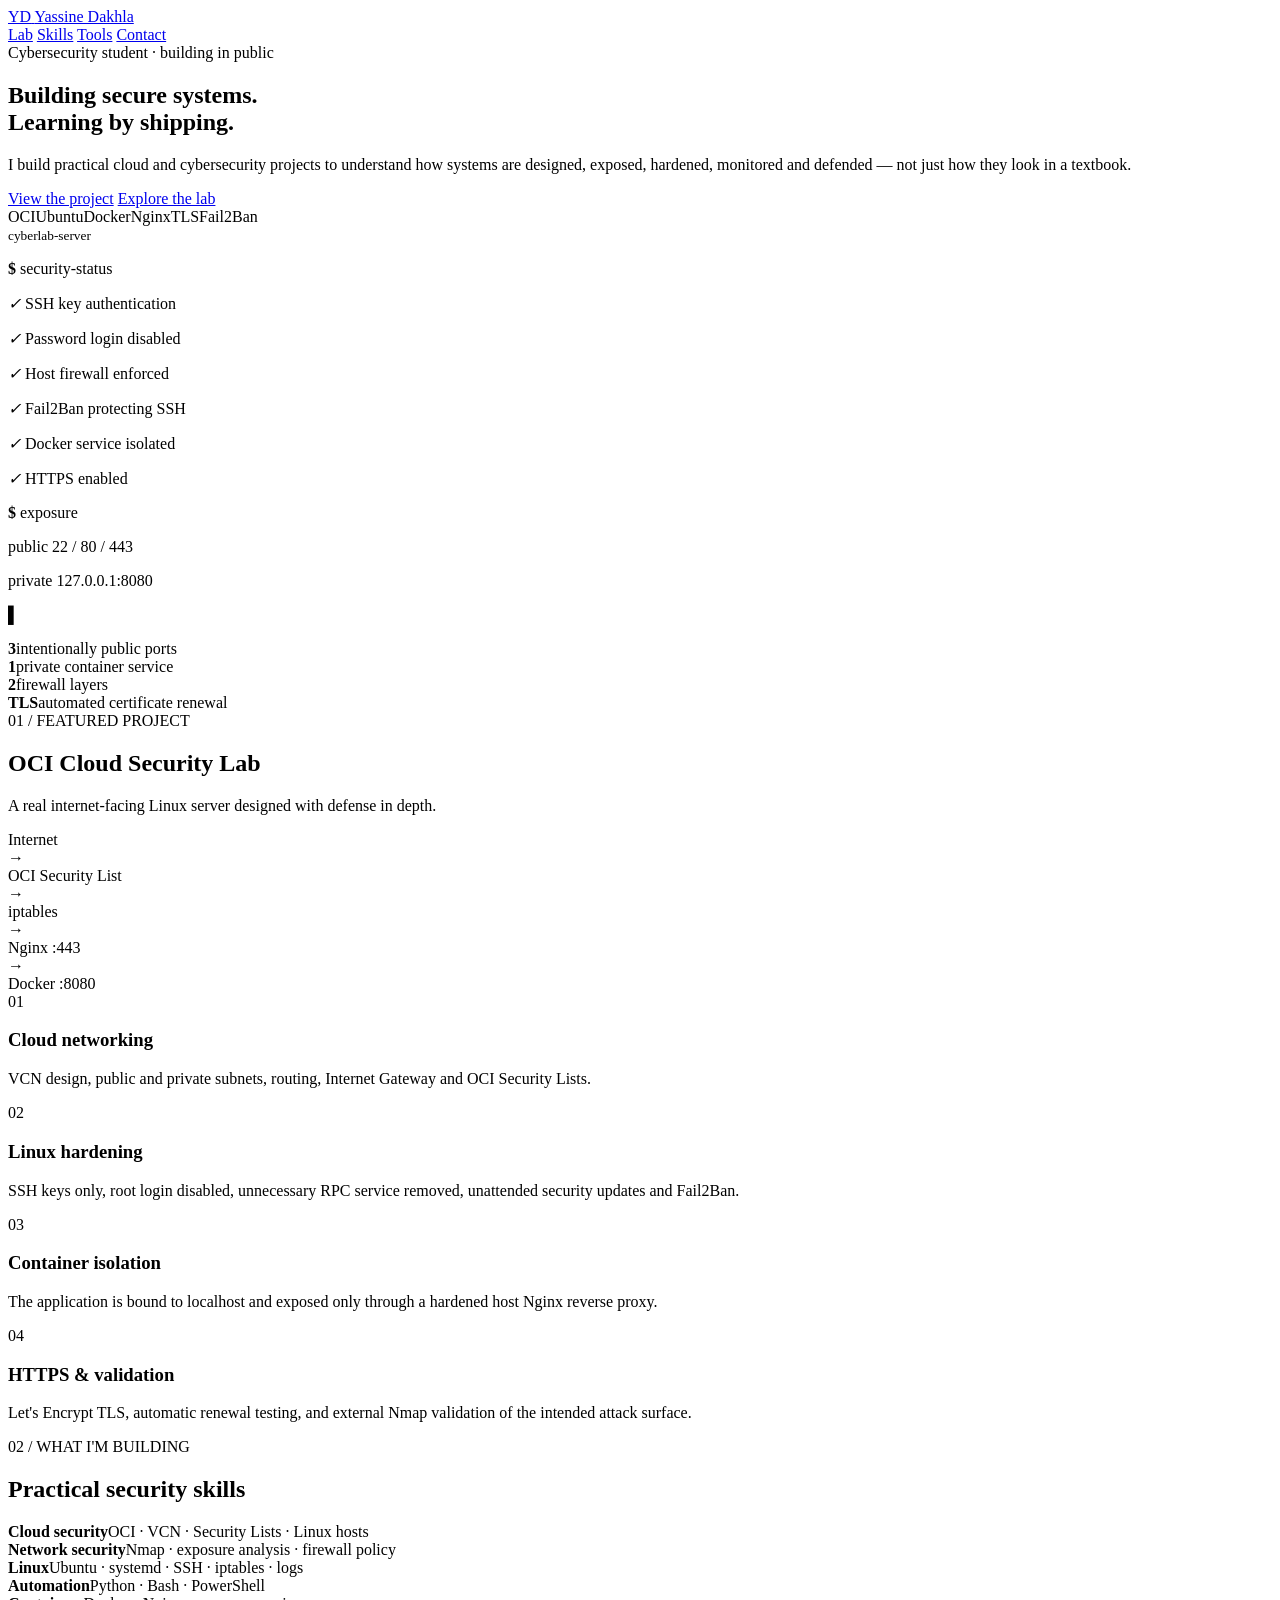
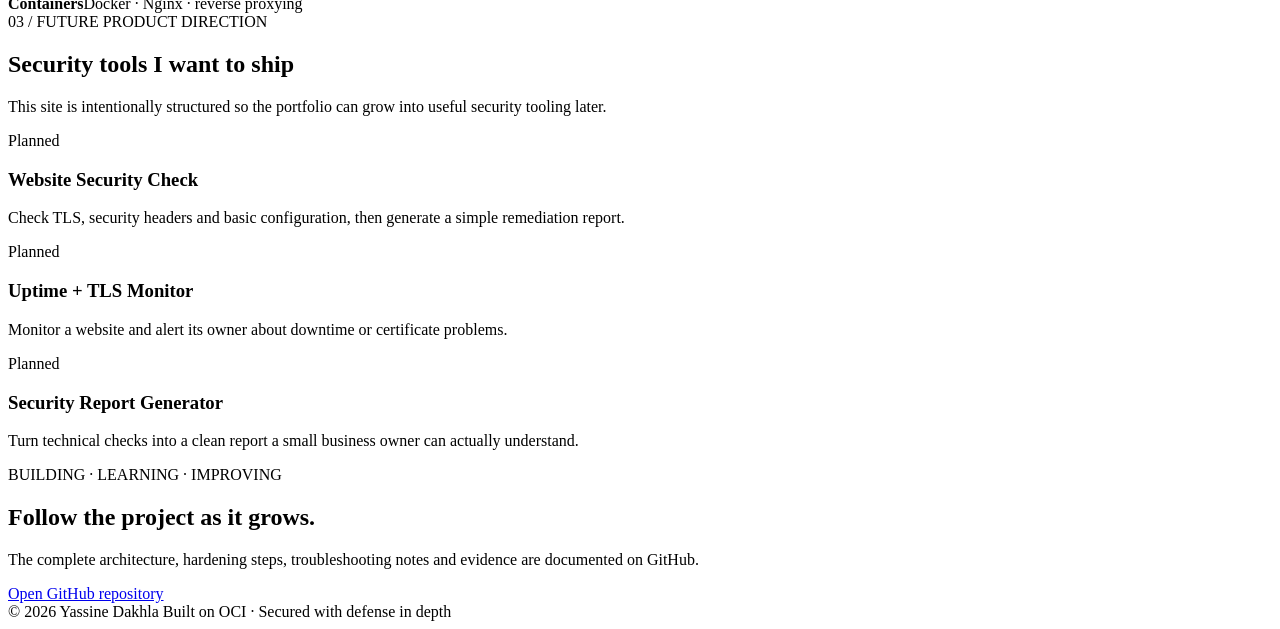
==== website/index.html @ c2b84c7f "feat: add polished cybersecurity portfolio landing page" ====
<!doctype html>
<html lang="en">
<head>
  <meta charset="utf-8" />
  <meta name="viewport" content="width=device-width, initial-scale=1" />
  <meta name="description" content="Cybersecurity portfolio and cloud security lab built on Oracle Cloud Infrastructure." />
  <title>Yassine Dakhla | Cybersecurity Portfolio</title>
  <link rel="stylesheet" href="styles.css" />
</head>
<body>
  <div class="grid-bg" aria-hidden="true"></div>

  <header class="site-header">
    <a class="brand" href="#top">
      <span class="brand-mark">YD</span>
      <span>Yassine Dakhla</span>
    </a>
    <nav>
      <a href="#lab">Lab</a>
      <a href="#skills">Skills</a>
      <a href="#tools">Tools</a>
      <a href="#contact">Contact</a>
    </nav>
  </header>

  <main id="top">
    <section class="hero wrap">
      <div class="hero-copy">
        <div class="eyebrow"><span class="dot"></span> Cybersecurity student · building in public</div>
        <h1>Building secure systems.<br><span>Learning by shipping.</span></h1>
        <p class="hero-text">
          I build practical cloud and cybersecurity projects to understand how systems are designed,
          exposed, hardened, monitored and defended — not just how they look in a textbook.
        </p>
        <div class="hero-actions">
          <a class="button primary" href="https://github.com/Yassine-Dakhla/oci-cloud-security-lab" target="_blank" rel="noreferrer">View the project</a>
          <a class="button secondary" href="#lab">Explore the lab</a>
        </div>
        <div class="stack" aria-label="Technology stack">
          <span>OCI</span><span>Ubuntu</span><span>Docker</span><span>Nginx</span><span>TLS</span><span>Fail2Ban</span>
        </div>
      </div>

      <aside class="terminal-card" aria-label="Lab status">
        <div class="terminal-top"><span></span><span></span><span></span><small>cyberlab-server</small></div>
        <div class="terminal-body">
          <p><b>$</b> security-status</p>
          <p><em>✓</em> SSH key authentication</p>
          <p><em>✓</em> Password login disabled</p>
          <p><em>✓</em> Host firewall enforced</p>
          <p><em>✓</em> Fail2Ban protecting SSH</p>
          <p><em>✓</em> Docker service isolated</p>
          <p><em>✓</em> HTTPS enabled</p>
          <p><b>$</b> exposure</p>
          <p><span class="muted">public</span> 22 / 80 / 443</p>
          <p><span class="muted">private</span> 127.0.0.1:8080</p>
          <p class="cursor">▌</p>
        </div>
      </aside>
    </section>

    <section class="metrics wrap">
      <article><strong>3</strong><span>intentionally public ports</span></article>
      <article><strong>1</strong><span>private container service</span></article>
      <article><strong>2</strong><span>firewall layers</span></article>
      <article><strong>TLS</strong><span>automated certificate renewal</span></article>
    </section>

    <section id="lab" class="section wrap">
      <div class="section-heading">
        <span>01 / FEATURED PROJECT</span>
        <h2>OCI Cloud Security Lab</h2>
        <p>A real internet-facing Linux server designed with defense in depth.</p>
      </div>

      <div class="architecture">
        <div class="arch-node accent">Internet</div><div class="arrow">→</div>
        <div class="arch-node">OCI Security List</div><div class="arrow">→</div>
        <div class="arch-node">iptables</div><div class="arrow">→</div>
        <div class="arch-node">Nginx :443</div><div class="arrow">→</div>
        <div class="arch-node accent">Docker :8080</div>
      </div>

      <div class="cards">
        <article class="card">
          <span class="card-number">01</span>
          <h3>Cloud networking</h3>
          <p>VCN design, public and private subnets, routing, Internet Gateway and OCI Security Lists.</p>
        </article>
        <article class="card">
          <span class="card-number">02</span>
          <h3>Linux hardening</h3>
          <p>SSH keys only, root login disabled, unnecessary RPC service removed, unattended security updates and Fail2Ban.</p>
        </article>
        <article class="card">
          <span class="card-number">03</span>
          <h3>Container isolation</h3>
          <p>The application is bound to localhost and exposed only through a hardened host Nginx reverse proxy.</p>
        </article>
        <article class="card">
          <span class="card-number">04</span>
          <h3>HTTPS & validation</h3>
          <p>Let's Encrypt TLS, automatic renewal testing, and external Nmap validation of the intended attack surface.</p>
        </article>
      </div>
    </section>

    <section id="skills" class="section wrap split">
      <div class="section-heading">
        <span>02 / WHAT I'M BUILDING</span>
        <h2>Practical security skills</h2>
      </div>
      <div class="skill-list">
        <div><b>Cloud security</b><span>OCI · VCN · Security Lists · Linux hosts</span></div>
        <div><b>Network security</b><span>Nmap · exposure analysis · firewall policy</span></div>
        <div><b>Linux</b><span>Ubuntu · systemd · SSH · iptables · logs</span></div>
        <div><b>Automation</b><span>Python · Bash · PowerShell</span></div>
        <div><b>Containers</b><span>Docker · Nginx · reverse proxying</span></div>
      </div>
    </section>

    <section id="tools" class="section wrap">
      <div class="section-heading">
        <span>03 / FUTURE PRODUCT DIRECTION</span>
        <h2>Security tools I want to ship</h2>
        <p>This site is intentionally structured so the portfolio can grow into useful security tooling later.</p>
      </div>
      <div class="cards product-cards">
        <article class="card">
          <span class="status">Planned</span>
          <h3>Website Security Check</h3>
          <p>Check TLS, security headers and basic configuration, then generate a simple remediation report.</p>
        </article>
        <article class="card">
          <span class="status">Planned</span>
          <h3>Uptime + TLS Monitor</h3>
          <p>Monitor a website and alert its owner about downtime or certificate problems.</p>
        </article>
        <article class="card">
          <span class="status">Planned</span>
          <h3>Security Report Generator</h3>
          <p>Turn technical checks into a clean report a small business owner can actually understand.</p>
        </article>
      </div>
    </section>

    <section id="contact" class="cta wrap">
      <div>
        <span>BUILDING · LEARNING · IMPROVING</span>
        <h2>Follow the project as it grows.</h2>
        <p>The complete architecture, hardening steps, troubleshooting notes and evidence are documented on GitHub.</p>
      </div>
      <a class="button primary" href="https://github.com/Yassine-Dakhla/oci-cloud-security-lab" target="_blank" rel="noreferrer">Open GitHub repository</a>
    </section>
  </main>

  <footer class="wrap">
    <span>© 2026 Yassine Dakhla</span>
    <span>Built on OCI · Secured with defense in depth</span>
  </footer>
</body>
</html>
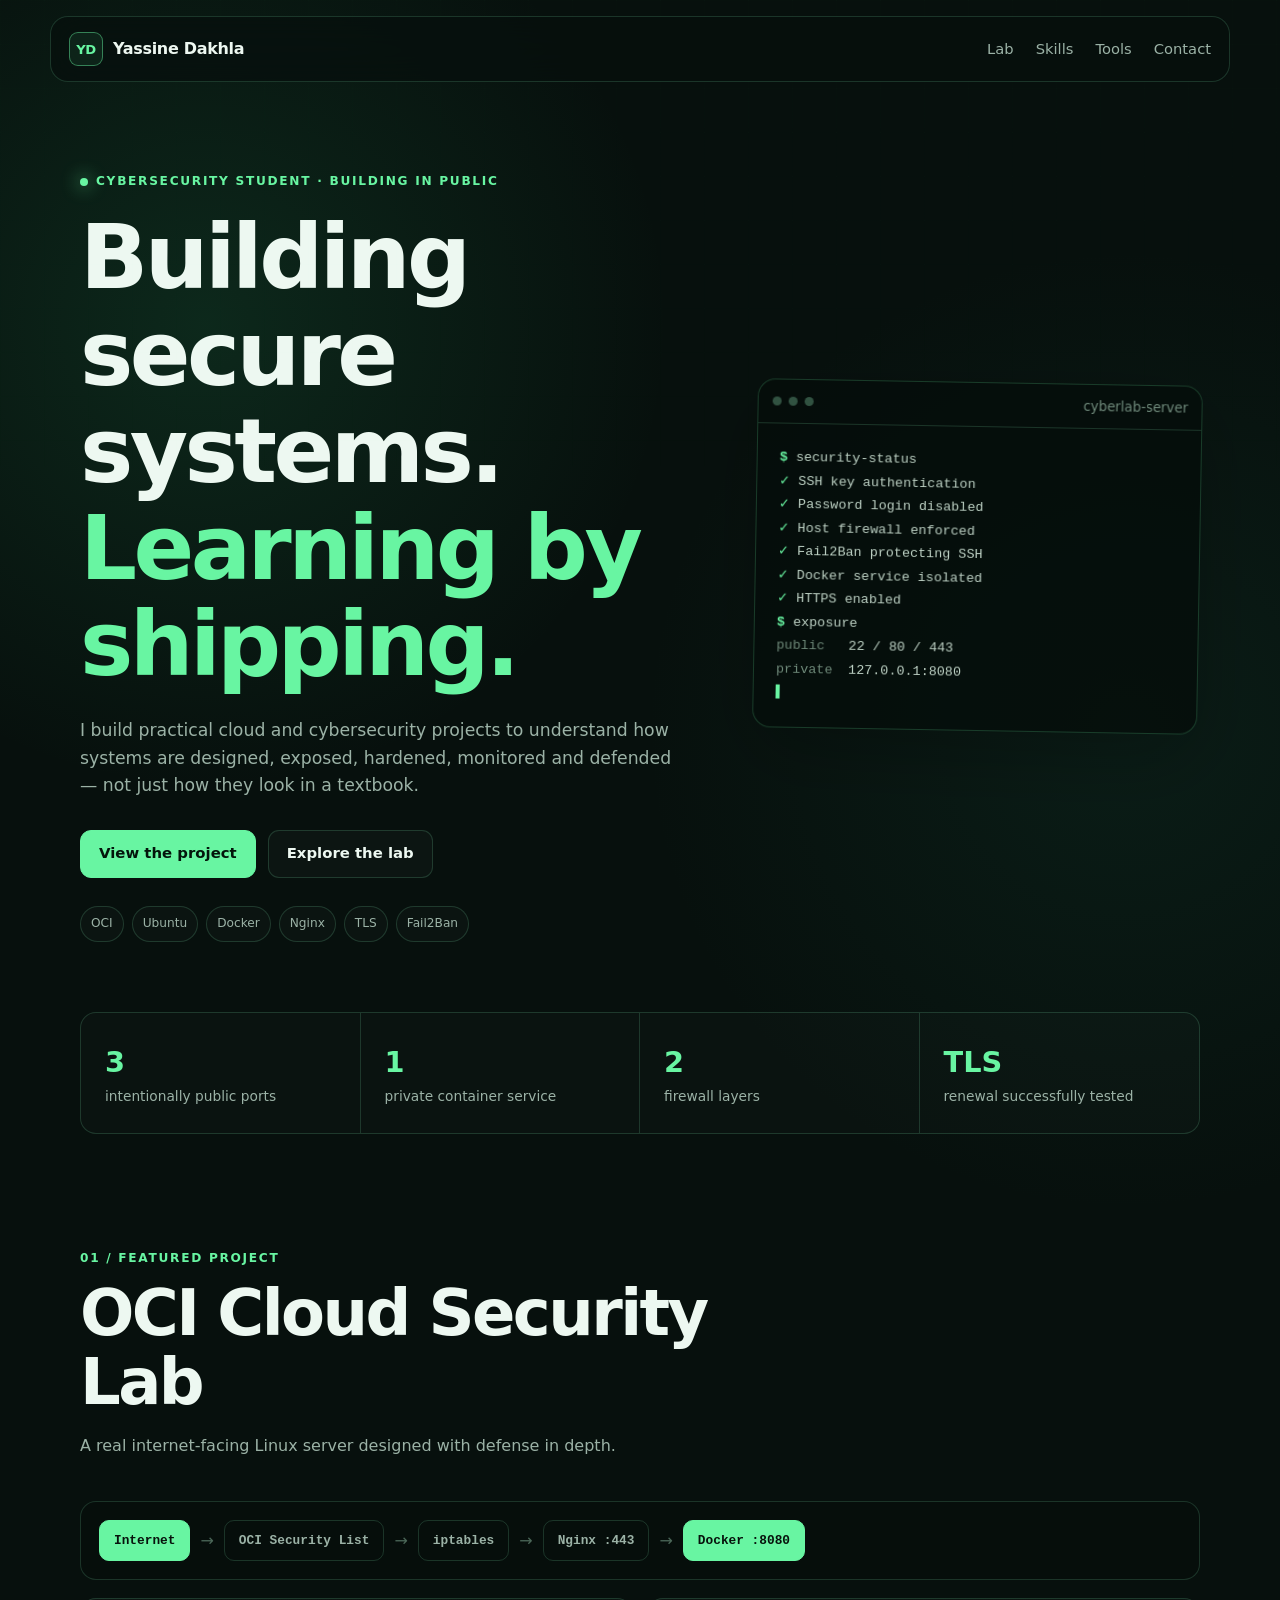
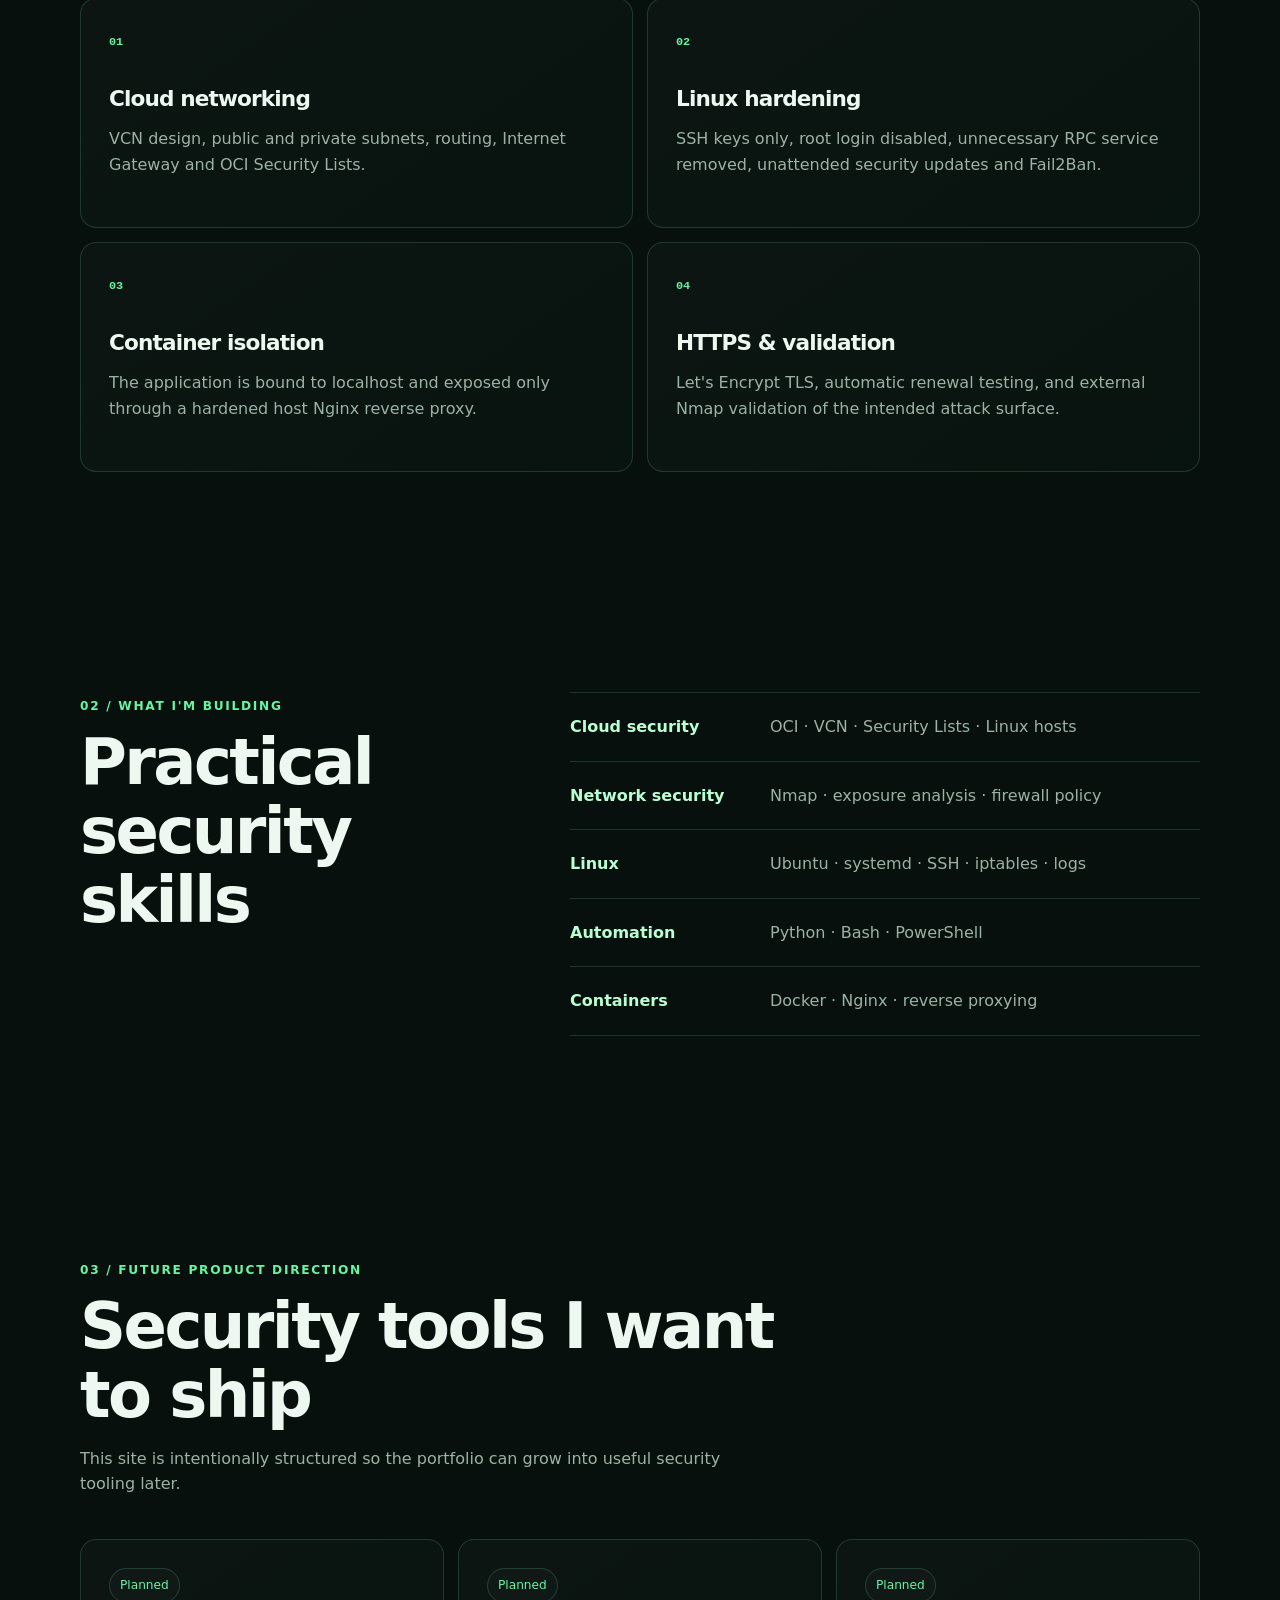
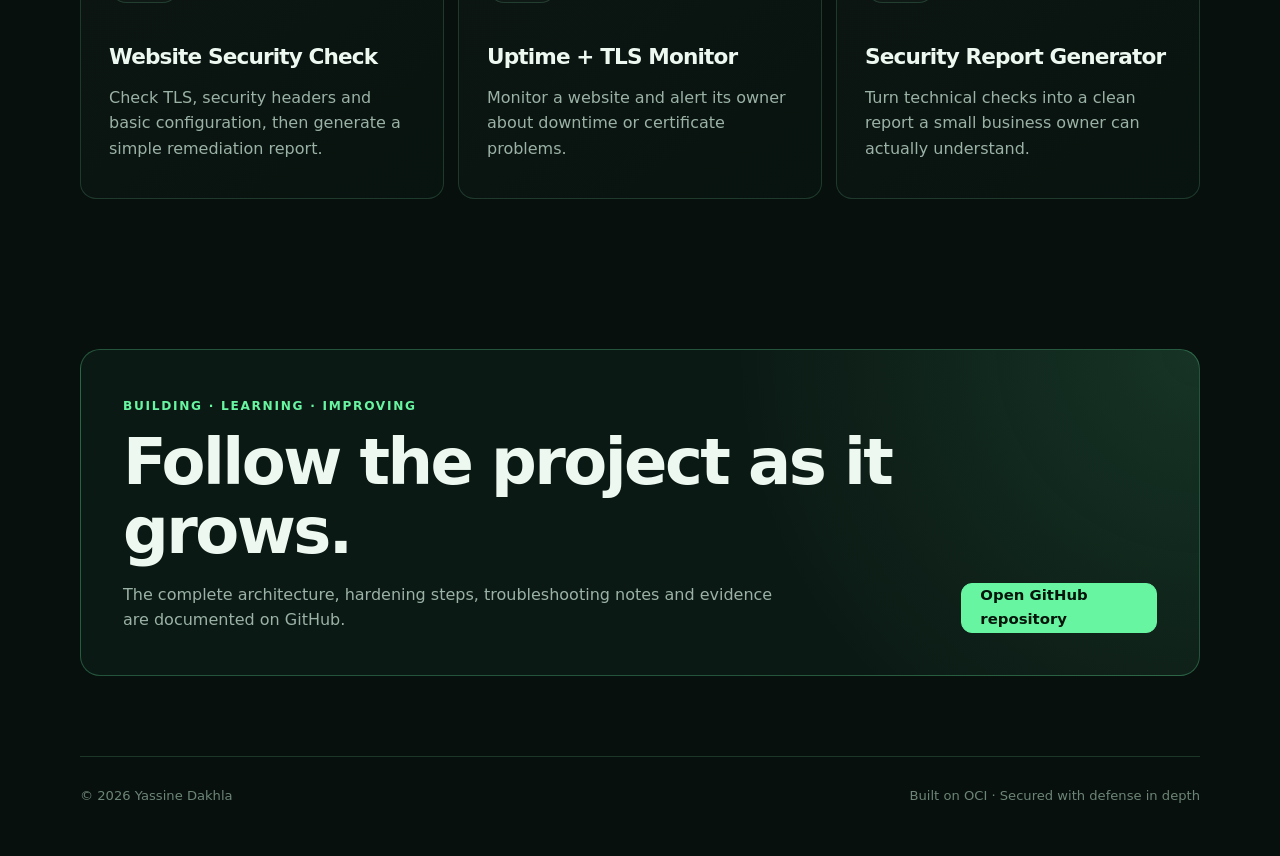
==== commit c1372fa0: "docs: make TLS renewal wording match verified state" ====
--- a/website/index.html
+++ b/website/index.html
@@ -63,7 +63,7 @@
       <article><strong>3</strong><span>intentionally public ports</span></article>
       <article><strong>1</strong><span>private container service</span></article>
       <article><strong>2</strong><span>firewall layers</span></article>
-      <article><strong>TLS</strong><span>automated certificate renewal</span></article>
+      <article><strong>TLS</strong><span>renewal successfully tested</span></article>
     </section>
 
     <section id="lab" class="section wrap">
--- a/website/styles.css
+++ b/website/styles.css
@@ -0,0 +1,218 @@
+:root {
+  --bg: #07100d;
+  --panel: rgba(14, 29, 24, .78);
+  --panel-strong: #0e1d18;
+  --line: rgba(136, 255, 194, .16);
+  --text: #edf8f1;
+  --muted: #9bb2a6;
+  --green: #68f5a2;
+  --green-2: #b8ffd3;
+  --shadow: 0 24px 80px rgba(0, 0, 0, .28);
+}
+
+* { box-sizing: border-box; }
+html { scroll-behavior: smooth; }
+body {
+  margin: 0;
+  min-height: 100vh;
+  color: var(--text);
+  background:
+    radial-gradient(circle at 16% 8%, rgba(42, 168, 103, .16), transparent 29rem),
+    radial-gradient(circle at 88% 18%, rgba(25, 92, 70, .17), transparent 30rem),
+    var(--bg);
+  font-family: Inter, ui-sans-serif, system-ui, -apple-system, BlinkMacSystemFont, "Segoe UI", sans-serif;
+  line-height: 1.6;
+}
+
+body::selection { background: var(--green); color: #04100a; }
+a { color: inherit; text-decoration: none; }
+.wrap { width: min(1120px, calc(100% - 40px)); margin-inline: auto; }
+.grid-bg {
+  position: fixed;
+  inset: 0;
+  pointer-events: none;
+  opacity: .28;
+  background-image:
+    linear-gradient(rgba(124,255,180,.035) 1px, transparent 1px),
+    linear-gradient(90deg, rgba(124,255,180,.035) 1px, transparent 1px);
+  background-size: 44px 44px;
+  mask-image: linear-gradient(to bottom, black, transparent 85%);
+}
+
+.site-header {
+  width: min(1180px, calc(100% - 32px));
+  margin: 16px auto 0;
+  min-height: 66px;
+  padding: 0 18px;
+  display: flex;
+  align-items: center;
+  justify-content: space-between;
+  position: sticky;
+  top: 14px;
+  z-index: 10;
+  border: 1px solid var(--line);
+  border-radius: 18px;
+  background: rgba(7,16,13,.78);
+  backdrop-filter: blur(18px);
+}
+
+.brand { display: inline-flex; align-items: center; gap: 10px; font-weight: 800; letter-spacing: -.02em; }
+.brand-mark {
+  width: 34px; height: 34px; display: grid; place-items: center;
+  border: 1px solid rgba(104,245,162,.45); border-radius: 9px;
+  background: rgba(104,245,162,.08); color: var(--green); font-size: .82rem;
+}
+nav { display: flex; gap: 22px; color: var(--muted); font-size: .92rem; }
+nav a:hover { color: var(--green-2); }
+
+.hero {
+  min-height: 690px;
+  display: grid;
+  grid-template-columns: 1.15fr .85fr;
+  align-items: center;
+  gap: 72px;
+  padding-block: 90px 70px;
+}
+.eyebrow, .section-heading > span, .cta span {
+  color: var(--green);
+  text-transform: uppercase;
+  letter-spacing: .14em;
+  font-size: .76rem;
+  font-weight: 800;
+}
+.eyebrow { display: flex; align-items: center; gap: 8px; }
+.dot { width: 8px; height: 8px; border-radius: 50%; background: var(--green); box-shadow: 0 0 18px var(--green); }
+h1, h2, h3 { margin: 0; line-height: 1.08; letter-spacing: -.04em; }
+h1 { font-size: clamp(3rem, 7vw, 6.2rem); margin-top: 18px; }
+h1 span { color: var(--green); }
+.hero-text { max-width: 710px; margin: 24px 0 0; color: var(--muted); font-size: 1.08rem; }
+.hero-actions { display: flex; flex-wrap: wrap; gap: 12px; margin-top: 30px; }
+.button {
+  display: inline-flex; align-items: center; justify-content: center;
+  min-height: 48px; padding: 0 18px; border-radius: 11px;
+  border: 1px solid var(--line); font-weight: 800; font-size: .93rem;
+  transition: transform .18s ease, border-color .18s ease, background .18s ease;
+}
+.button:hover { transform: translateY(-2px); }
+.button.primary { color: #03150b; background: var(--green); border-color: var(--green); }
+.button.secondary { background: rgba(255,255,255,.025); }
+.stack { display: flex; flex-wrap: wrap; gap: 8px; margin-top: 28px; }
+.stack span, .status {
+  padding: 7px 10px; border-radius: 999px; color: var(--muted);
+  border: 1px solid var(--line); background: rgba(255,255,255,.02); font-size: .76rem;
+}
+
+.terminal-card {
+  overflow: hidden;
+  border: 1px solid rgba(104,245,162,.2);
+  border-radius: 18px;
+  background: rgba(4,12,9,.78);
+  box-shadow: var(--shadow);
+  transform: rotate(1deg);
+}
+.terminal-top { height: 44px; display: flex; align-items: center; gap: 7px; padding: 0 14px; border-bottom: 1px solid var(--line); }
+.terminal-top span { width: 9px; height: 9px; border-radius: 50%; background: #315241; }
+.terminal-top small { margin-left: auto; color: #6f8a7b; }
+.terminal-body { padding: 22px; font: 500 .84rem/1.75 ui-monospace, SFMono-Regular, Menlo, Consolas, monospace; color: #bdd1c4; }
+.terminal-body p { margin: 0; }
+.terminal-body b, .terminal-body em { color: var(--green); font-style: normal; }
+.muted { color: #6d8878; display: inline-block; width: 64px; }
+.cursor { color: var(--green); animation: blink 1s steps(1) infinite; }
+@keyframes blink { 50% { opacity: 0; } }
+
+.metrics {
+  display: grid;
+  grid-template-columns: repeat(4, 1fr);
+  border: 1px solid var(--line);
+  border-radius: 16px;
+  overflow: hidden;
+  background: rgba(255,255,255,.015);
+}
+.metrics article { padding: 24px; min-height: 120px; border-right: 1px solid var(--line); display: flex; flex-direction: column; justify-content: center; }
+.metrics article:last-child { border-right: 0; }
+.metrics strong { font-size: 1.8rem; color: var(--green); }
+.metrics span { color: var(--muted); font-size: .86rem; }
+
+.section { padding-block: 110px; }
+.section-heading { max-width: 760px; margin-bottom: 42px; }
+.section-heading h2, .cta h2 { font-size: clamp(2.2rem, 5vw, 4rem); margin-top: 10px; }
+.section-heading p, .cta p { color: var(--muted); max-width: 670px; }
+.cards { display: grid; grid-template-columns: repeat(2, 1fr); gap: 14px; }
+.card {
+  min-height: 230px;
+  padding: 28px;
+  border: 1px solid var(--line);
+  border-radius: 16px;
+  background: linear-gradient(145deg, rgba(255,255,255,.025), rgba(104,245,162,.018));
+  transition: border-color .2s ease, transform .2s ease, background .2s ease;
+}
+.card:hover { transform: translateY(-3px); border-color: rgba(104,245,162,.38); background: rgba(104,245,162,.035); }
+.card-number { display: inline-block; margin-bottom: 38px; color: var(--green); font: 700 .74rem ui-monospace, monospace; }
+.card h3 { font-size: 1.35rem; }
+.card p { color: var(--muted); margin-bottom: 0; }
+
+.architecture {
+  display: flex;
+  align-items: center;
+  gap: 10px;
+  overflow-x: auto;
+  padding: 18px;
+  margin-bottom: 18px;
+  border: 1px solid var(--line);
+  border-radius: 16px;
+  background: rgba(0,0,0,.12);
+}
+.arch-node { white-space: nowrap; padding: 12px 14px; border: 1px solid var(--line); border-radius: 10px; color: var(--muted); font: 700 .8rem ui-monospace, monospace; }
+.arch-node.accent { color: #07120c; border-color: var(--green); background: var(--green); }
+.arrow { color: #4b6758; }
+
+.split { display: grid; grid-template-columns: .8fr 1.2fr; gap: 70px; }
+.skill-list { border-top: 1px solid var(--line); }
+.skill-list div { display: grid; grid-template-columns: 180px 1fr; gap: 20px; padding: 21px 0; border-bottom: 1px solid var(--line); }
+.skill-list b { color: var(--green-2); }
+.skill-list span { color: var(--muted); }
+.product-cards { grid-template-columns: repeat(3, 1fr); }
+.product-cards .card { min-height: 260px; }
+.status { display: inline-block; color: var(--green); margin-bottom: 42px; }
+
+.cta {
+  margin-top: 40px;
+  margin-bottom: 80px;
+  padding: 42px;
+  display: flex;
+  justify-content: space-between;
+  align-items: end;
+  gap: 34px;
+  border: 1px solid rgba(104,245,162,.27);
+  border-radius: 20px;
+  background: radial-gradient(circle at 100% 0%, rgba(104,245,162,.12), transparent 40%), var(--panel);
+}
+.cta p { margin-bottom: 0; }
+footer { min-height: 100px; padding-block: 28px; border-top: 1px solid var(--line); display: flex; justify-content: space-between; color: #6d8577; font-size: .82rem; }
+
+@media (max-width: 900px) {
+  nav { display: none; }
+  .hero { grid-template-columns: 1fr; gap: 44px; padding-top: 70px; }
+  .terminal-card { transform: none; }
+  .metrics { grid-template-columns: repeat(2, 1fr); }
+  .metrics article:nth-child(2) { border-right: 0; }
+  .metrics article:nth-child(-n+2) { border-bottom: 1px solid var(--line); }
+  .split { grid-template-columns: 1fr; gap: 18px; }
+  .product-cards { grid-template-columns: 1fr; }
+  .cta { align-items: flex-start; flex-direction: column; }
+}
+
+@media (max-width: 620px) {
+  .wrap { width: min(100% - 26px, 1120px); }
+  .site-header { width: calc(100% - 20px); }
+  h1 { font-size: clamp(2.8rem, 14vw, 4.4rem); }
+  .hero { min-height: auto; padding-block: 70px 50px; }
+  .metrics { grid-template-columns: 1fr; }
+  .metrics article { border-right: 0; border-bottom: 1px solid var(--line); }
+  .metrics article:last-child { border-bottom: 0; }
+  .cards { grid-template-columns: 1fr; }
+  .section { padding-block: 78px; }
+  .skill-list div { grid-template-columns: 1fr; gap: 4px; }
+  .cta { padding: 28px; }
+  footer { flex-direction: column; gap: 8px; }
+}
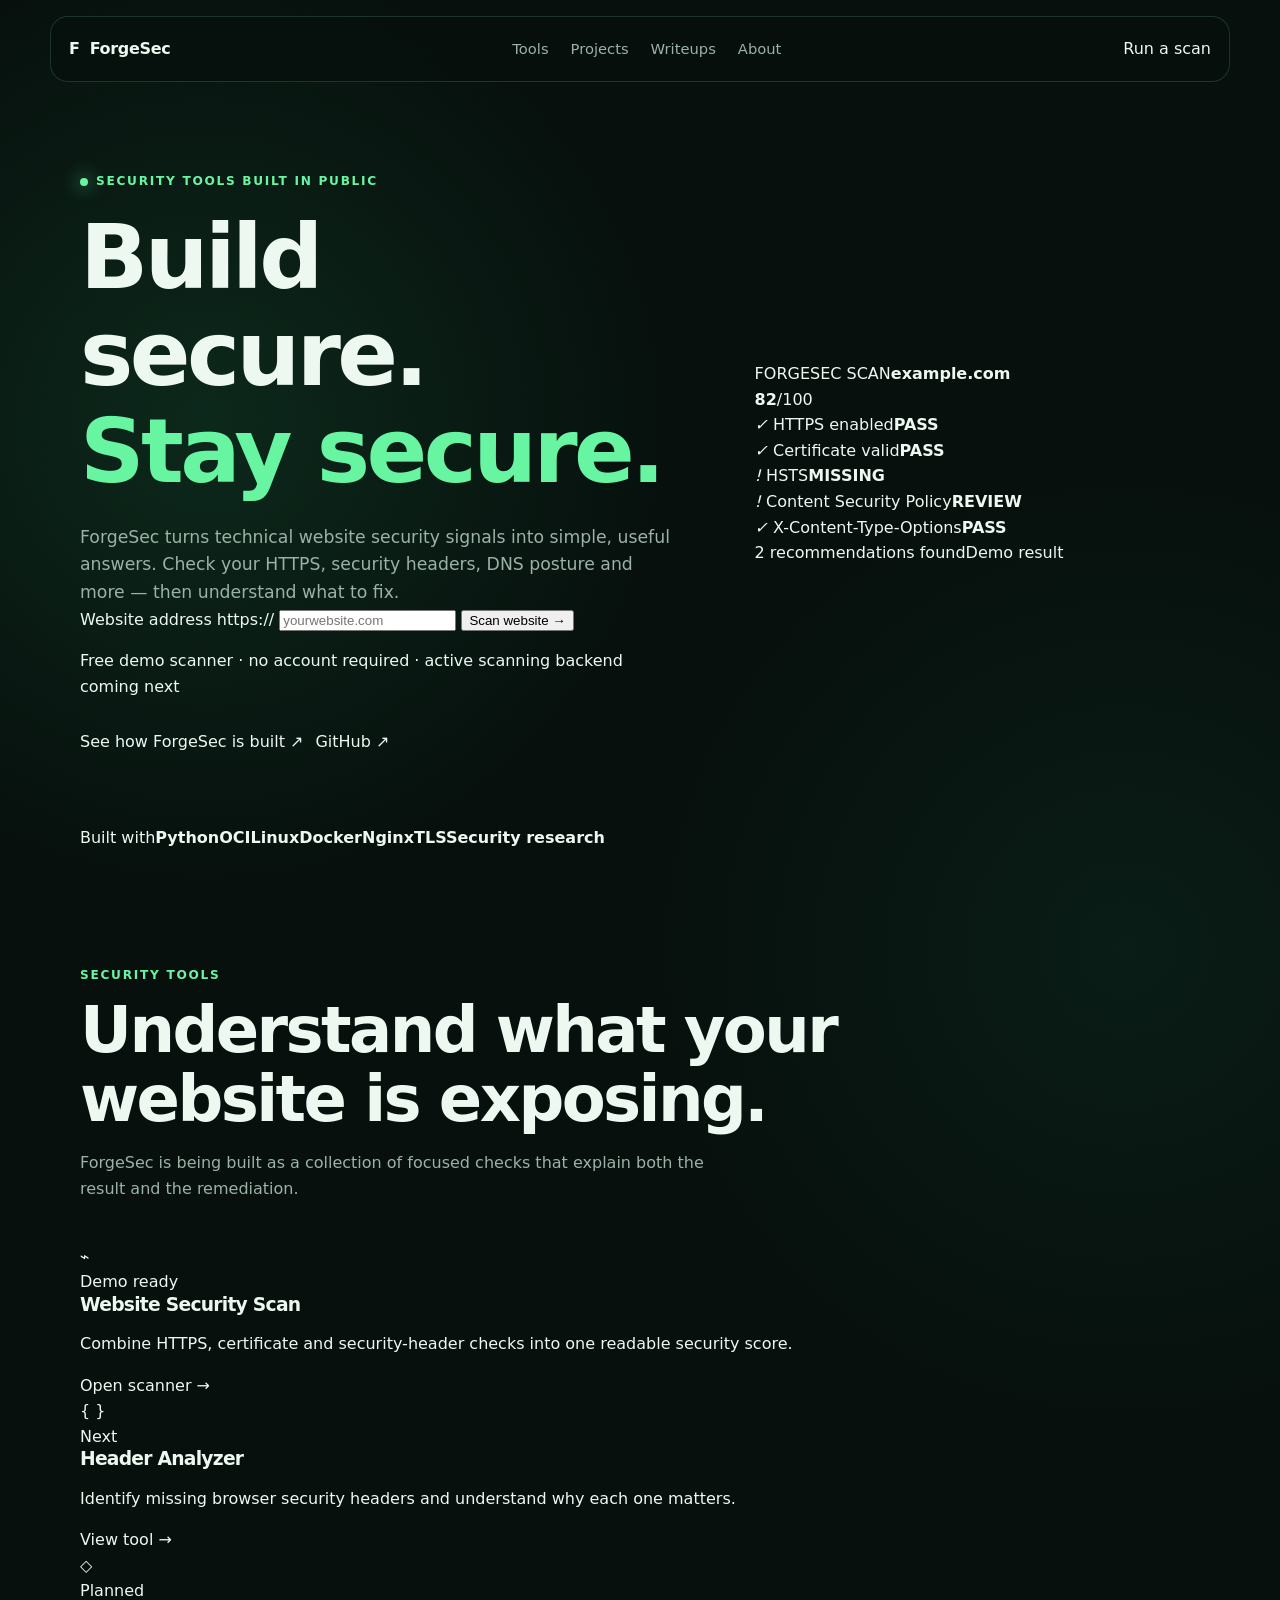
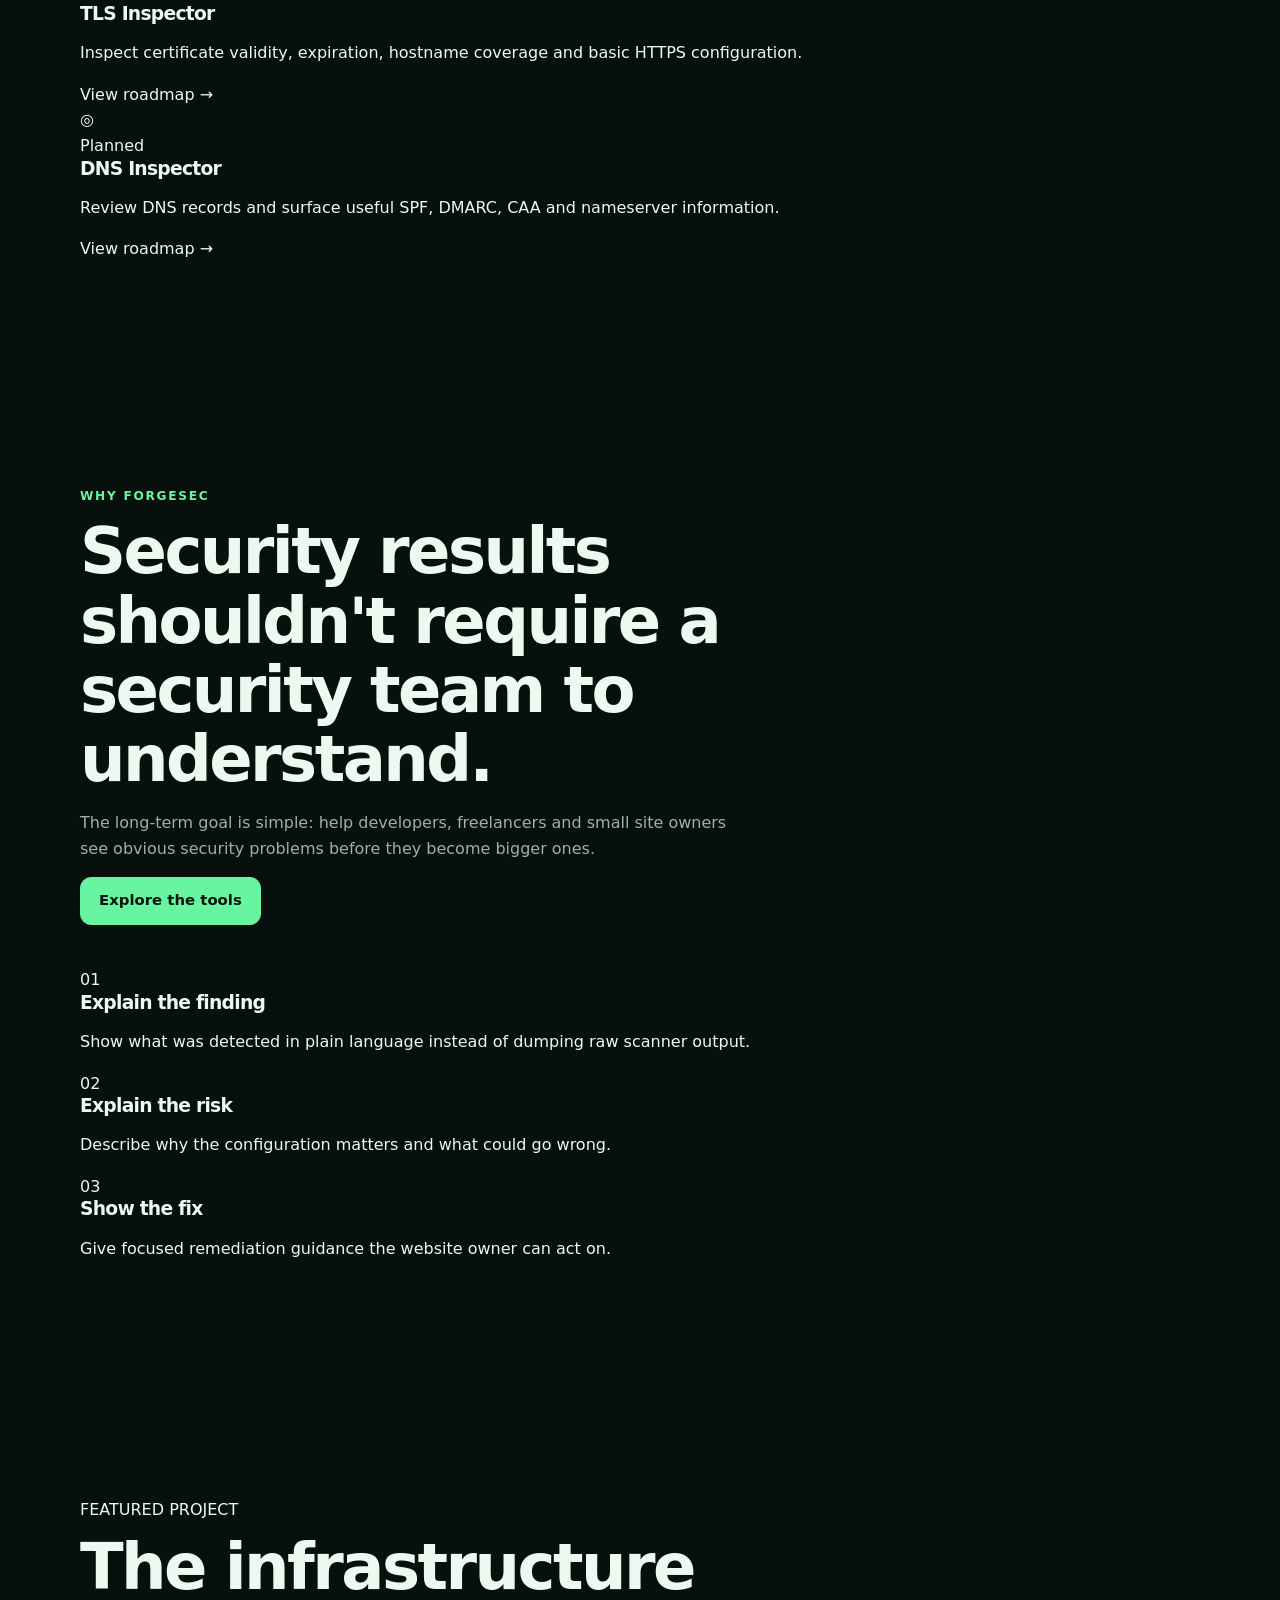
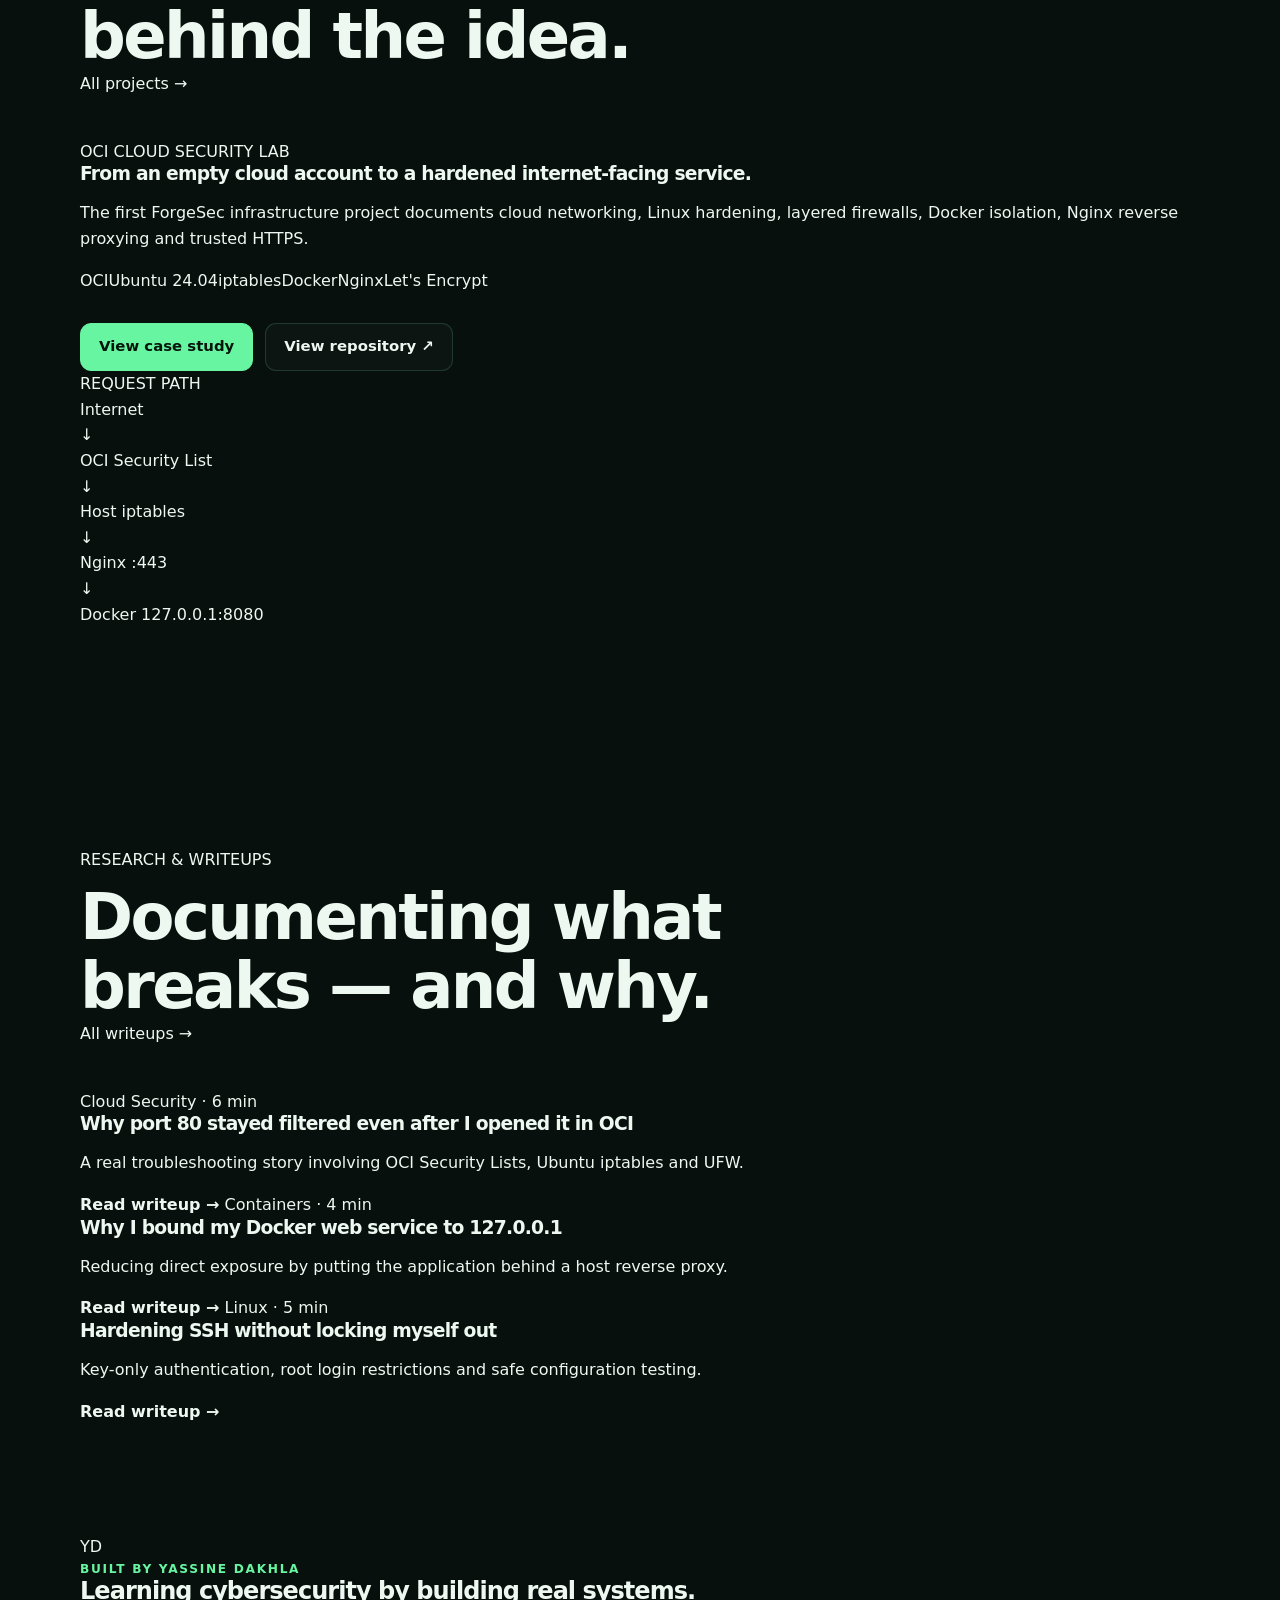
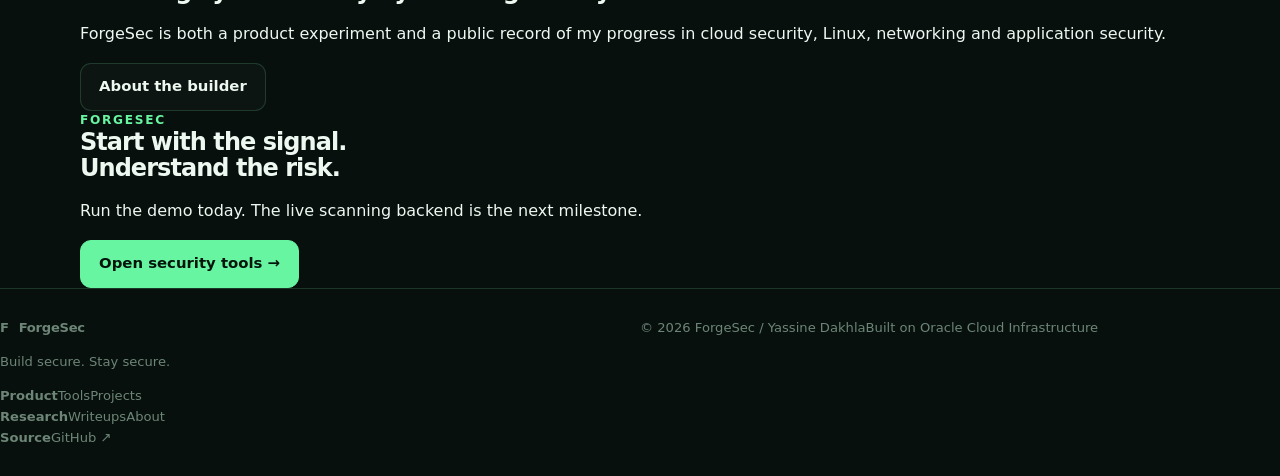
==== commit e08c1c38: "feat: rebrand website as ForgeSec platform" ====
--- a/website/index.html
+++ b/website/index.html
@@ -3,160 +3,167 @@
 <head>
   <meta charset="utf-8" />
   <meta name="viewport" content="width=device-width, initial-scale=1" />
-  <meta name="description" content="Cybersecurity portfolio and cloud security lab built on Oracle Cloud Infrastructure." />
-  <title>Yassine Dakhla | Cybersecurity Portfolio</title>
+  <meta name="description" content="ForgeSec — simple security checks, practical research, and cloud security projects." />
+  <meta name="theme-color" content="#07110d" />
+  <title>ForgeSec — Build secure. Stay secure.</title>
   <link rel="stylesheet" href="styles.css" />
 </head>
 <body>
   <div class="grid-bg" aria-hidden="true"></div>
-
   <header class="site-header">
-    <a class="brand" href="#top">
-      <span class="brand-mark">YD</span>
-      <span>Yassine Dakhla</span>
+    <a class="brand" href="index.html" aria-label="ForgeSec home">
+      <span class="forge-mark">F</span><span>Forge<span class="accent">Sec</span></span>
     </a>
-    <nav>
-      <a href="#lab">Lab</a>
-      <a href="#skills">Skills</a>
-      <a href="#tools">Tools</a>
-      <a href="#contact">Contact</a>
+    <nav class="desktop-nav" aria-label="Main navigation">
+      <a href="tools.html">Tools</a>
+      <a href="projects.html">Projects</a>
+      <a href="writeups.html">Writeups</a>
+      <a href="about.html">About</a>
     </nav>
+    <a class="nav-cta" href="tools.html">Run a scan</a>
   </header>
 
-  <main id="top">
-    <section class="hero wrap">
+  <main>
+    <section class="hero product-hero wrap">
       <div class="hero-copy">
-        <div class="eyebrow"><span class="dot"></span> Cybersecurity student · building in public</div>
-        <h1>Building secure systems.<br><span>Learning by shipping.</span></h1>
-        <p class="hero-text">
-          I build practical cloud and cybersecurity projects to understand how systems are designed,
-          exposed, hardened, monitored and defended — not just how they look in a textbook.
-        </p>
-        <div class="hero-actions">
-          <a class="button primary" href="https://github.com/Yassine-Dakhla/oci-cloud-security-lab" target="_blank" rel="noreferrer">View the project</a>
-          <a class="button secondary" href="#lab">Explore the lab</a>
-        </div>
-        <div class="stack" aria-label="Technology stack">
-          <span>OCI</span><span>Ubuntu</span><span>Docker</span><span>Nginx</span><span>TLS</span><span>Fail2Ban</span>
+        <div class="eyebrow"><span class="dot"></span> Security tools built in public</div>
+        <h1>Build secure.<br><span>Stay secure.</span></h1>
+        <p class="hero-text">ForgeSec turns technical website security signals into simple, useful answers. Check your HTTPS, security headers, DNS posture and more — then understand what to fix.</p>
+
+        <form class="scan-bar" id="home-scan-form">
+          <label class="sr-only" for="home-target">Website address</label>
+          <span class="scan-prefix">https://</span>
+          <input id="home-target" name="target" autocomplete="off" placeholder="yourwebsite.com" required />
+          <button type="submit">Scan website <span>→</span></button>
+        </form>
+        <p class="form-note"><span class="pulse"></span> Free demo scanner · no account required · active scanning backend coming next</p>
+
+        <div class="hero-actions compact-actions">
+          <a class="text-link" href="projects.html">See how ForgeSec is built <span>↗</span></a>
+          <a class="text-link" href="https://github.com/Yassine-Dakhla/oci-cloud-security-lab" target="_blank" rel="noreferrer">GitHub <span>↗</span></a>
         </div>
       </div>
 
-      <aside class="terminal-card" aria-label="Lab status">
-        <div class="terminal-top"><span></span><span></span><span></span><small>cyberlab-server</small></div>
-        <div class="terminal-body">
-          <p><b>$</b> security-status</p>
-          <p><em>✓</em> SSH key authentication</p>
-          <p><em>✓</em> Password login disabled</p>
-          <p><em>✓</em> Host firewall enforced</p>
-          <p><em>✓</em> Fail2Ban protecting SSH</p>
-          <p><em>✓</em> Docker service isolated</p>
-          <p><em>✓</em> HTTPS enabled</p>
-          <p><b>$</b> exposure</p>
-          <p><span class="muted">public</span> 22 / 80 / 443</p>
-          <p><span class="muted">private</span> 127.0.0.1:8080</p>
-          <p class="cursor">▌</p>
+      <aside class="scan-preview" aria-label="Security scan preview">
+        <div class="preview-head">
+          <div><span class="preview-kicker">FORGESEC SCAN</span><strong>example.com</strong></div>
+          <div class="score-ring"><b>82</b><span>/100</span></div>
         </div>
+        <div class="result-row"><span><i class="result-icon pass">✓</i> HTTPS enabled</span><b class="pass-text">PASS</b></div>
+        <div class="result-row"><span><i class="result-icon pass">✓</i> Certificate valid</span><b class="pass-text">PASS</b></div>
+        <div class="result-row"><span><i class="result-icon warn">!</i> HSTS</span><b class="warn-text">MISSING</b></div>
+        <div class="result-row"><span><i class="result-icon warn">!</i> Content Security Policy</span><b class="warn-text">REVIEW</b></div>
+        <div class="result-row"><span><i class="result-icon pass">✓</i> X-Content-Type-Options</span><b class="pass-text">PASS</b></div>
+        <div class="preview-footer"><span>2 recommendations found</span><span>Demo result</span></div>
       </aside>
     </section>
 
-    <section class="metrics wrap">
-      <article><strong>3</strong><span>intentionally public ports</span></article>
-      <article><strong>1</strong><span>private container service</span></article>
-      <article><strong>2</strong><span>firewall layers</span></article>
-      <article><strong>TLS</strong><span>renewal successfully tested</span></article>
-    </section>
-
-    <section id="lab" class="section wrap">
-      <div class="section-heading">
-        <span>01 / FEATURED PROJECT</span>
-        <h2>OCI Cloud Security Lab</h2>
-        <p>A real internet-facing Linux server designed with defense in depth.</p>
-      </div>
-
-      <div class="architecture">
-        <div class="arch-node accent">Internet</div><div class="arrow">→</div>
-        <div class="arch-node">OCI Security List</div><div class="arrow">→</div>
-        <div class="arch-node">iptables</div><div class="arrow">→</div>
-        <div class="arch-node">Nginx :443</div><div class="arrow">→</div>
-        <div class="arch-node accent">Docker :8080</div>
-      </div>
-
-      <div class="cards">
-        <article class="card">
-          <span class="card-number">01</span>
-          <h3>Cloud networking</h3>
-          <p>VCN design, public and private subnets, routing, Internet Gateway and OCI Security Lists.</p>
-        </article>
-        <article class="card">
-          <span class="card-number">02</span>
-          <h3>Linux hardening</h3>
-          <p>SSH keys only, root login disabled, unnecessary RPC service removed, unattended security updates and Fail2Ban.</p>
-        </article>
-        <article class="card">
-          <span class="card-number">03</span>
-          <h3>Container isolation</h3>
-          <p>The application is bound to localhost and exposed only through a hardened host Nginx reverse proxy.</p>
-        </article>
-        <article class="card">
-          <span class="card-number">04</span>
-          <h3>HTTPS & validation</h3>
-          <p>Let's Encrypt TLS, automatic renewal testing, and external Nmap validation of the intended attack surface.</p>
-        </article>
+    <section class="trust-strip">
+      <div class="wrap trust-inner">
+        <span>Built with</span><b>Python</b><b>OCI</b><b>Linux</b><b>Docker</b><b>Nginx</b><b>TLS</b><b>Security research</b>
       </div>
     </section>
 
-    <section id="skills" class="section wrap split">
-      <div class="section-heading">
-        <span>02 / WHAT I'M BUILDING</span>
-        <h2>Practical security skills</h2>
+    <section class="section wrap" id="tools">
+      <div class="section-heading centered-heading">
+        <span>SECURITY TOOLS</span>
+        <h2>Understand what your website is exposing.</h2>
+        <p>ForgeSec is being built as a collection of focused checks that explain both the result and the remediation.</p>
       </div>
-      <div class="skill-list">
-        <div><b>Cloud security</b><span>OCI · VCN · Security Lists · Linux hosts</span></div>
-        <div><b>Network security</b><span>Nmap · exposure analysis · firewall policy</span></div>
-        <div><b>Linux</b><span>Ubuntu · systemd · SSH · iptables · logs</span></div>
-        <div><b>Automation</b><span>Python · Bash · PowerShell</span></div>
-        <div><b>Containers</b><span>Docker · Nginx · reverse proxying</span></div>
+      <div class="tool-grid">
+        <a class="tool-card featured-tool" href="tools.html#website-scan">
+          <div class="tool-icon">⌁</div><span class="tool-state live">Demo ready</span>
+          <h3>Website Security Scan</h3>
+          <p>Combine HTTPS, certificate and security-header checks into one readable security score.</p>
+          <span class="card-link">Open scanner →</span>
+        </a>
+        <a class="tool-card" href="tools.html#headers">
+          <div class="tool-icon">{ }</div><span class="tool-state">Next</span>
+          <h3>Header Analyzer</h3>
+          <p>Identify missing browser security headers and understand why each one matters.</p>
+          <span class="card-link">View tool →</span>
+        </a>
+        <a class="tool-card" href="tools.html#tls">
+          <div class="tool-icon">◇</div><span class="tool-state">Planned</span>
+          <h3>TLS Inspector</h3>
+          <p>Inspect certificate validity, expiration, hostname coverage and basic HTTPS configuration.</p>
+          <span class="card-link">View roadmap →</span>
+        </a>
+        <a class="tool-card" href="tools.html#dns">
+          <div class="tool-icon">◎</div><span class="tool-state">Planned</span>
+          <h3>DNS Inspector</h3>
+          <p>Review DNS records and surface useful SPF, DMARC, CAA and nameserver information.</p>
+          <span class="card-link">View roadmap →</span>
+        </a>
       </div>
     </section>
 
-    <section id="tools" class="section wrap">
-      <div class="section-heading">
-        <span>03 / FUTURE PRODUCT DIRECTION</span>
-        <h2>Security tools I want to ship</h2>
-        <p>This site is intentionally structured so the portfolio can grow into useful security tooling later.</p>
-      </div>
-      <div class="cards product-cards">
-        <article class="card">
-          <span class="status">Planned</span>
-          <h3>Website Security Check</h3>
-          <p>Check TLS, security headers and basic configuration, then generate a simple remediation report.</p>
-        </article>
-        <article class="card">
-          <span class="status">Planned</span>
-          <h3>Uptime + TLS Monitor</h3>
-          <p>Monitor a website and alert its owner about downtime or certificate problems.</p>
-        </article>
-        <article class="card">
-          <span class="status">Planned</span>
-          <h3>Security Report Generator</h3>
-          <p>Turn technical checks into a clean report a small business owner can actually understand.</p>
-        </article>
+    <section class="section section-contrast">
+      <div class="wrap split-feature">
+        <div class="section-heading">
+          <span>WHY FORGESEC</span>
+          <h2>Security results shouldn't require a security team to understand.</h2>
+          <p>The long-term goal is simple: help developers, freelancers and small site owners see obvious security problems before they become bigger ones.</p>
+          <a class="button primary" href="tools.html">Explore the tools</a>
+        </div>
+        <div class="principles">
+          <article><span>01</span><div><h3>Explain the finding</h3><p>Show what was detected in plain language instead of dumping raw scanner output.</p></div></article>
+          <article><span>02</span><div><h3>Explain the risk</h3><p>Describe why the configuration matters and what could go wrong.</p></div></article>
+          <article><span>03</span><div><h3>Show the fix</h3><p>Give focused remediation guidance the website owner can act on.</p></div></article>
+        </div>
       </div>
     </section>
 
-    <section id="contact" class="cta wrap">
-      <div>
-        <span>BUILDING · LEARNING · IMPROVING</span>
-        <h2>Follow the project as it grows.</h2>
-        <p>The complete architecture, hardening steps, troubleshooting notes and evidence are documented on GitHub.</p>
+    <section class="section wrap">
+      <div class="section-heading row-heading">
+        <div><span>FEATURED PROJECT</span><h2>The infrastructure behind the idea.</h2></div>
+        <a class="text-link" href="projects.html">All projects →</a>
       </div>
-      <a class="button primary" href="https://github.com/Yassine-Dakhla/oci-cloud-security-lab" target="_blank" rel="noreferrer">Open GitHub repository</a>
+      <article class="project-feature">
+        <div class="project-content">
+          <span class="project-tag">OCI CLOUD SECURITY LAB</span>
+          <h3>From an empty cloud account to a hardened internet-facing service.</h3>
+          <p>The first ForgeSec infrastructure project documents cloud networking, Linux hardening, layered firewalls, Docker isolation, Nginx reverse proxying and trusted HTTPS.</p>
+          <div class="project-pills"><span>OCI</span><span>Ubuntu 24.04</span><span>iptables</span><span>Docker</span><span>Nginx</span><span>Let's Encrypt</span></div>
+          <div class="hero-actions"><a class="button primary" href="projects.html">View case study</a><a class="button secondary" href="https://github.com/Yassine-Dakhla/oci-cloud-security-lab" target="_blank" rel="noreferrer">View repository ↗</a></div>
+        </div>
+        <div class="architecture-panel">
+          <span class="architecture-label">REQUEST PATH</span>
+          <div class="arch-flow"><div>Internet</div><span>↓</span><div>OCI Security List</div><span>↓</span><div>Host iptables</div><span>↓</span><div>Nginx :443</div><span>↓</span><div class="active-node">Docker 127.0.0.1:8080</div></div>
+        </div>
+      </article>
+    </section>
+
+    <section class="section wrap">
+      <div class="section-heading row-heading">
+        <div><span>RESEARCH & WRITEUPS</span><h2>Documenting what breaks — and why.</h2></div>
+        <a class="text-link" href="writeups.html">All writeups →</a>
+      </div>
+      <div class="writeup-grid">
+        <a class="writeup-card" href="writeups.html#oci-firewall"><span>Cloud Security · 6 min</span><h3>Why port 80 stayed filtered even after I opened it in OCI</h3><p>A real troubleshooting story involving OCI Security Lists, Ubuntu iptables and UFW.</p><b>Read writeup →</b></a>
+        <a class="writeup-card" href="writeups.html#docker-isolation"><span>Containers · 4 min</span><h3>Why I bound my Docker web service to 127.0.0.1</h3><p>Reducing direct exposure by putting the application behind a host reverse proxy.</p><b>Read writeup →</b></a>
+        <a class="writeup-card" href="writeups.html#ssh-hardening"><span>Linux · 5 min</span><h3>Hardening SSH without locking myself out</h3><p>Key-only authentication, root login restrictions and safe configuration testing.</p><b>Read writeup →</b></a>
+      </div>
+    </section>
+
+    <section class="builder-section">
+      <div class="wrap builder-inner">
+        <div class="builder-mark">YD</div>
+        <div><span class="eyebrow plain">BUILT BY YASSINE DAKHLA</span><h2>Learning cybersecurity by building real systems.</h2><p>ForgeSec is both a product experiment and a public record of my progress in cloud security, Linux, networking and application security.</p></div>
+        <a class="button secondary" href="about.html">About the builder</a>
+      </div>
+    </section>
+
+    <section class="final-cta wrap">
+      <span class="eyebrow plain">FORGESEC</span><h2>Start with the signal.<br><span>Understand the risk.</span></h2><p>Run the demo today. The live scanning backend is the next milestone.</p><a class="button primary large-button" href="tools.html">Open security tools →</a>
     </section>
   </main>
 
-  <footer class="wrap">
-    <span>© 2026 Yassine Dakhla</span>
-    <span>Built on OCI · Secured with defense in depth</span>
+  <footer>
+    <div class="wrap footer-grid"><div><a class="brand footer-brand" href="index.html"><span class="forge-mark">F</span><span>Forge<span class="accent">Sec</span></span></a><p>Build secure. Stay secure.</p></div><div><b>Product</b><a href="tools.html">Tools</a><a href="projects.html">Projects</a></div><div><b>Research</b><a href="writeups.html">Writeups</a><a href="about.html">About</a></div><div><b>Source</b><a href="https://github.com/Yassine-Dakhla/oci-cloud-security-lab" target="_blank" rel="noreferrer">GitHub ↗</a></div></div>
+    <div class="wrap footer-bottom"><span>© 2026 ForgeSec / Yassine Dakhla</span><span>Built on Oracle Cloud Infrastructure</span></div>
   </footer>
+
+  <script src="app.js"></script>
 </body>
-</html>
+</html>
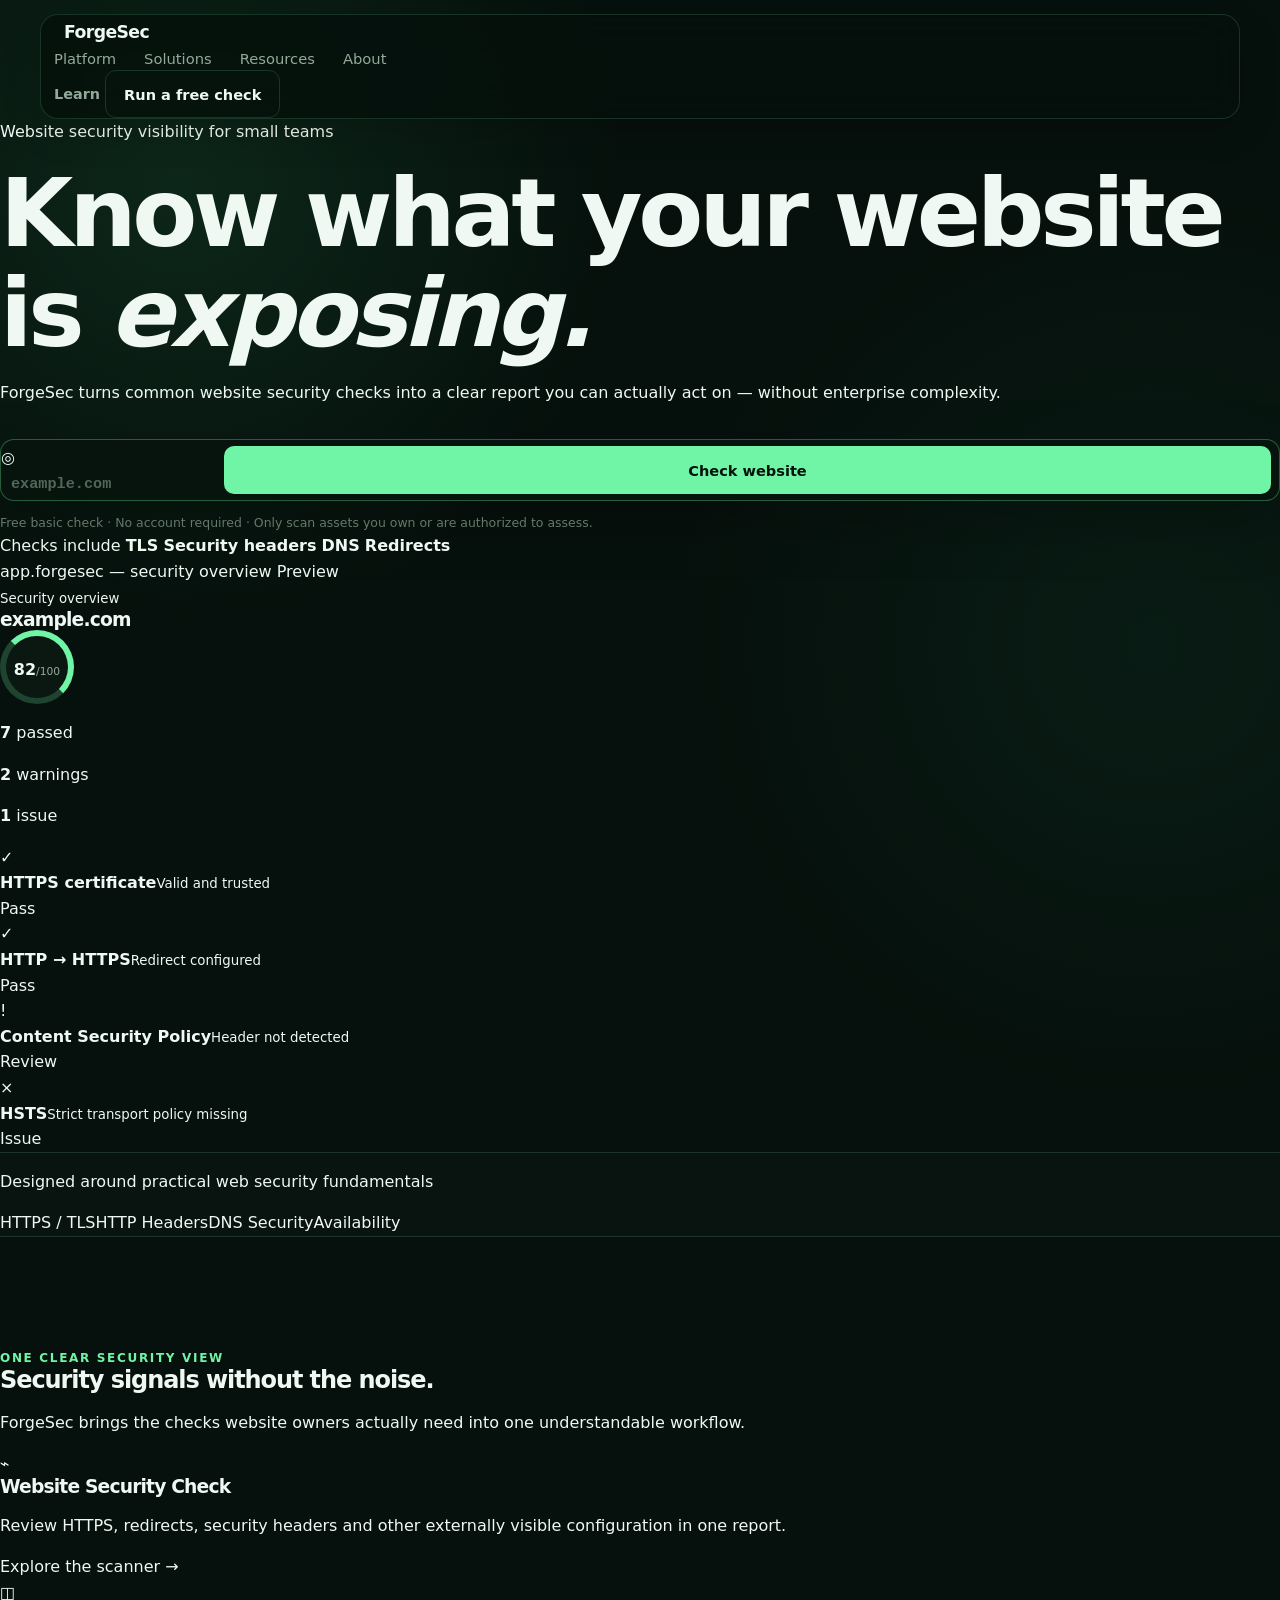
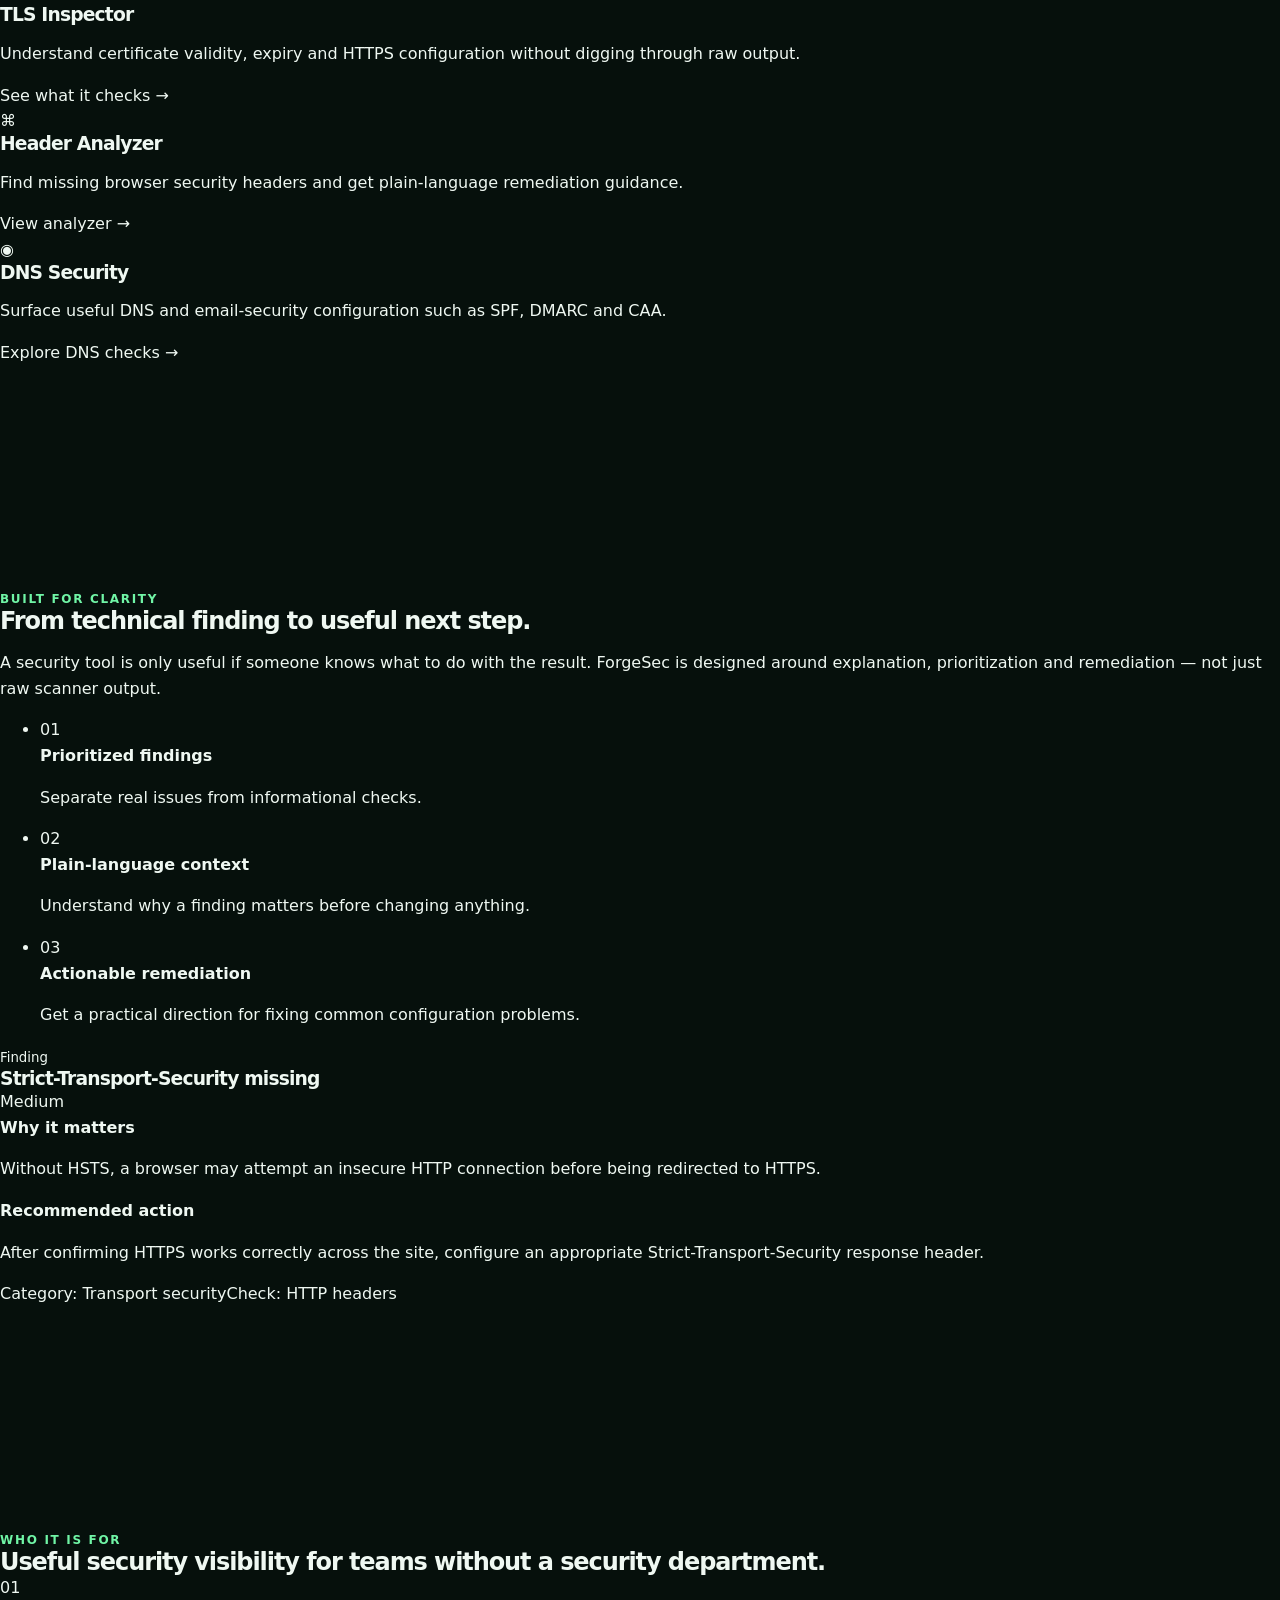
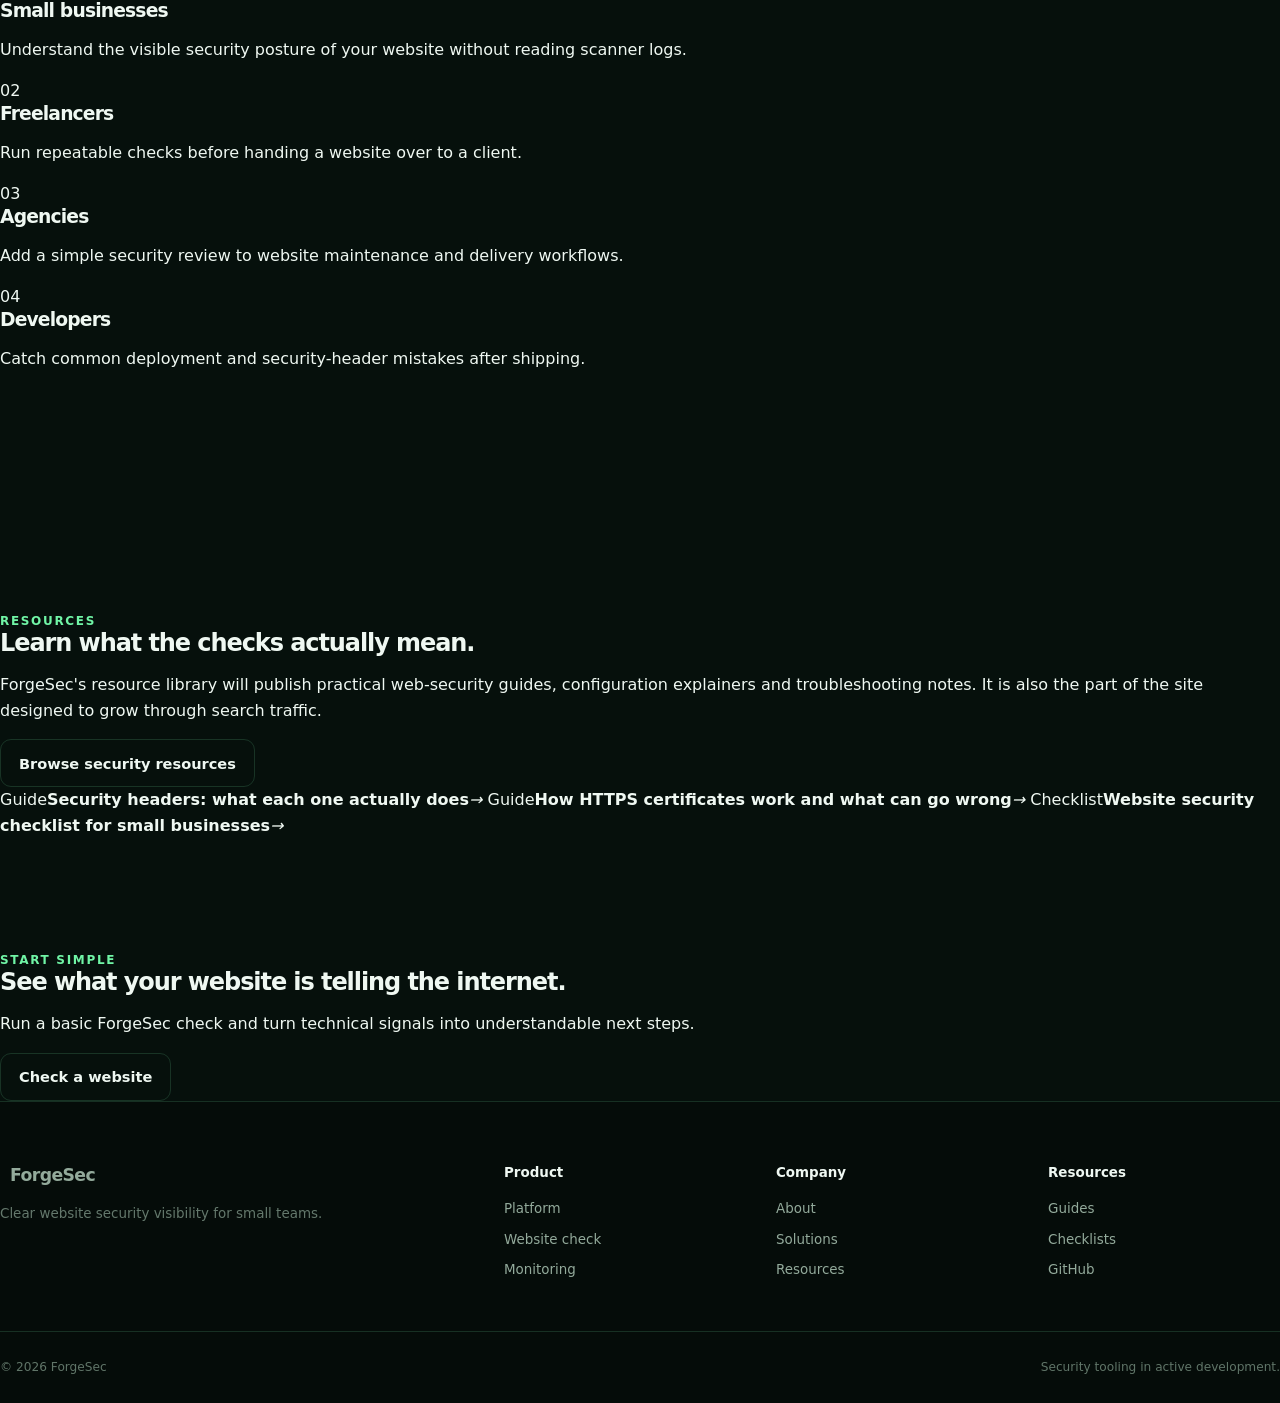
==== commit 29c7dbd6: "redesign ForgeSec homepage as professional security product" ====
--- a/website/index.html
+++ b/website/index.html
@@ -3,167 +3,201 @@
 <head>
   <meta charset="utf-8" />
   <meta name="viewport" content="width=device-width, initial-scale=1" />
-  <meta name="description" content="ForgeSec — simple security checks, practical research, and cloud security projects." />
-  <meta name="theme-color" content="#07110d" />
-  <title>ForgeSec — Build secure. Stay secure.</title>
+  <meta name="description" content="ForgeSec helps small teams understand and monitor the security posture of their websites with clear, actionable checks." />
+  <title>ForgeSec — Website security, made clear</title>
   <link rel="stylesheet" href="styles.css" />
 </head>
 <body>
-  <div class="grid-bg" aria-hidden="true"></div>
   <header class="site-header">
-    <a class="brand" href="index.html" aria-label="ForgeSec home">
-      <span class="forge-mark">F</span><span>Forge<span class="accent">Sec</span></span>
-    </a>
-    <nav class="desktop-nav" aria-label="Main navigation">
-      <a href="tools.html">Tools</a>
-      <a href="projects.html">Projects</a>
-      <a href="writeups.html">Writeups</a>
-      <a href="about.html">About</a>
-    </nav>
-    <a class="nav-cta" href="tools.html">Run a scan</a>
+    <div class="nav-shell">
+      <a class="brand" href="index.html" aria-label="ForgeSec home">
+        <span class="brand-symbol" aria-hidden="true"><span></span></span>
+        <span>ForgeSec</span>
+      </a>
+      <nav class="desktop-nav" aria-label="Primary navigation">
+        <a href="tools.html">Platform</a>
+        <a href="projects.html">Solutions</a>
+        <a href="writeups.html">Resources</a>
+        <a href="about.html">About</a>
+      </nav>
+      <div class="nav-actions">
+        <a class="text-link desktop-only" href="writeups.html">Learn</a>
+        <a class="button small" href="#scan">Run a free check</a>
+      </div>
+    </div>
   </header>
 
   <main>
-    <section class="hero product-hero wrap">
-      <div class="hero-copy">
-        <div class="eyebrow"><span class="dot"></span> Security tools built in public</div>
-        <h1>Build secure.<br><span>Stay secure.</span></h1>
-        <p class="hero-text">ForgeSec turns technical website security signals into simple, useful answers. Check your HTTPS, security headers, DNS posture and more — then understand what to fix.</p>
-
-        <form class="scan-bar" id="home-scan-form">
-          <label class="sr-only" for="home-target">Website address</label>
-          <span class="scan-prefix">https://</span>
-          <input id="home-target" name="target" autocomplete="off" placeholder="yourwebsite.com" required />
-          <button type="submit">Scan website <span>→</span></button>
-        </form>
-        <p class="form-note"><span class="pulse"></span> Free demo scanner · no account required · active scanning backend coming next</p>
-
-        <div class="hero-actions compact-actions">
-          <a class="text-link" href="projects.html">See how ForgeSec is built <span>↗</span></a>
-          <a class="text-link" href="https://github.com/Yassine-Dakhla/oci-cloud-security-lab" target="_blank" rel="noreferrer">GitHub <span>↗</span></a>
-        </div>
-      </div>
-
-      <aside class="scan-preview" aria-label="Security scan preview">
-        <div class="preview-head">
-          <div><span class="preview-kicker">FORGESEC SCAN</span><strong>example.com</strong></div>
-          <div class="score-ring"><b>82</b><span>/100</span></div>
-        </div>
-        <div class="result-row"><span><i class="result-icon pass">✓</i> HTTPS enabled</span><b class="pass-text">PASS</b></div>
-        <div class="result-row"><span><i class="result-icon pass">✓</i> Certificate valid</span><b class="pass-text">PASS</b></div>
-        <div class="result-row"><span><i class="result-icon warn">!</i> HSTS</span><b class="warn-text">MISSING</b></div>
-        <div class="result-row"><span><i class="result-icon warn">!</i> Content Security Policy</span><b class="warn-text">REVIEW</b></div>
-        <div class="result-row"><span><i class="result-icon pass">✓</i> X-Content-Type-Options</span><b class="pass-text">PASS</b></div>
-        <div class="preview-footer"><span>2 recommendations found</span><span>Demo result</span></div>
-      </aside>
+    <section class="hero-section">
+      <div class="container hero-grid">
+        <div class="hero-copy">
+          <div class="pill"><span></span> Website security visibility for small teams</div>
+          <h1>Know what your website is <em>exposing.</em></h1>
+          <p class="hero-lead">ForgeSec turns common website security checks into a clear report you can actually act on — without enterprise complexity.</p>
+
+          <form class="scan-bar" id="scan" data-scan-form>
+            <div class="scan-field">
+              <span class="scan-icon">◎</span>
+              <input type="text" name="target" placeholder="example.com" aria-label="Website to check" autocomplete="off" />
+            </div>
+            <button class="button" type="submit">Check website</button>
+          </form>
+          <p class="form-note">Free basic check · No account required · Only scan assets you own or are authorized to assess.</p>
+
+          <div class="hero-proof">
+            <span>Checks include</span>
+            <b>TLS</b>
+            <b>Security headers</b>
+            <b>DNS</b>
+            <b>Redirects</b>
+          </div>
+        </div>
+
+        <div class="product-window" aria-label="ForgeSec report preview">
+          <div class="window-top">
+            <div class="window-dots"><i></i><i></i><i></i></div>
+            <span>app.forgesec — security overview</span>
+            <span class="live-badge">Preview</span>
+          </div>
+          <div class="window-body">
+            <div class="dashboard-head">
+              <div>
+                <small>Security overview</small>
+                <h3>example.com</h3>
+              </div>
+              <div class="score-ring"><strong>82</strong><span>/100</span></div>
+            </div>
+
+            <div class="summary-row">
+              <div><span class="status-dot good"></span><p><b>7</b> passed</p></div>
+              <div><span class="status-dot warn"></span><p><b>2</b> warnings</p></div>
+              <div><span class="status-dot bad"></span><p><b>1</b> issue</p></div>
+            </div>
+
+            <div class="finding-list">
+              <div class="finding"><span class="check good">✓</span><div><b>HTTPS certificate</b><small>Valid and trusted</small></div><span class="tag success">Pass</span></div>
+              <div class="finding"><span class="check good">✓</span><div><b>HTTP → HTTPS</b><small>Redirect configured</small></div><span class="tag success">Pass</span></div>
+              <div class="finding"><span class="check warn">!</span><div><b>Content Security Policy</b><small>Header not detected</small></div><span class="tag warning">Review</span></div>
+              <div class="finding"><span class="check bad">×</span><div><b>HSTS</b><small>Strict transport policy missing</small></div><span class="tag danger">Issue</span></div>
+            </div>
+          </div>
+        </div>
+      </div>
     </section>
 
     <section class="trust-strip">
-      <div class="wrap trust-inner">
-        <span>Built with</span><b>Python</b><b>OCI</b><b>Linux</b><b>Docker</b><b>Nginx</b><b>TLS</b><b>Security research</b>
-      </div>
-    </section>
-
-    <section class="section wrap" id="tools">
-      <div class="section-heading centered-heading">
-        <span>SECURITY TOOLS</span>
-        <h2>Understand what your website is exposing.</h2>
-        <p>ForgeSec is being built as a collection of focused checks that explain both the result and the remediation.</p>
-      </div>
-      <div class="tool-grid">
-        <a class="tool-card featured-tool" href="tools.html#website-scan">
-          <div class="tool-icon">⌁</div><span class="tool-state live">Demo ready</span>
-          <h3>Website Security Scan</h3>
-          <p>Combine HTTPS, certificate and security-header checks into one readable security score.</p>
-          <span class="card-link">Open scanner →</span>
-        </a>
-        <a class="tool-card" href="tools.html#headers">
-          <div class="tool-icon">{ }</div><span class="tool-state">Next</span>
-          <h3>Header Analyzer</h3>
-          <p>Identify missing browser security headers and understand why each one matters.</p>
-          <span class="card-link">View tool →</span>
-        </a>
-        <a class="tool-card" href="tools.html#tls">
-          <div class="tool-icon">◇</div><span class="tool-state">Planned</span>
-          <h3>TLS Inspector</h3>
-          <p>Inspect certificate validity, expiration, hostname coverage and basic HTTPS configuration.</p>
-          <span class="card-link">View roadmap →</span>
-        </a>
-        <a class="tool-card" href="tools.html#dns">
-          <div class="tool-icon">◎</div><span class="tool-state">Planned</span>
-          <h3>DNS Inspector</h3>
-          <p>Review DNS records and surface useful SPF, DMARC, CAA and nameserver information.</p>
-          <span class="card-link">View roadmap →</span>
-        </a>
-      </div>
-    </section>
-
-    <section class="section section-contrast">
-      <div class="wrap split-feature">
-        <div class="section-heading">
-          <span>WHY FORGESEC</span>
-          <h2>Security results shouldn't require a security team to understand.</h2>
-          <p>The long-term goal is simple: help developers, freelancers and small site owners see obvious security problems before they become bigger ones.</p>
-          <a class="button primary" href="tools.html">Explore the tools</a>
-        </div>
-        <div class="principles">
-          <article><span>01</span><div><h3>Explain the finding</h3><p>Show what was detected in plain language instead of dumping raw scanner output.</p></div></article>
-          <article><span>02</span><div><h3>Explain the risk</h3><p>Describe why the configuration matters and what could go wrong.</p></div></article>
-          <article><span>03</span><div><h3>Show the fix</h3><p>Give focused remediation guidance the website owner can act on.</p></div></article>
-        </div>
-      </div>
-    </section>
-
-    <section class="section wrap">
-      <div class="section-heading row-heading">
-        <div><span>FEATURED PROJECT</span><h2>The infrastructure behind the idea.</h2></div>
-        <a class="text-link" href="projects.html">All projects →</a>
-      </div>
-      <article class="project-feature">
-        <div class="project-content">
-          <span class="project-tag">OCI CLOUD SECURITY LAB</span>
-          <h3>From an empty cloud account to a hardened internet-facing service.</h3>
-          <p>The first ForgeSec infrastructure project documents cloud networking, Linux hardening, layered firewalls, Docker isolation, Nginx reverse proxying and trusted HTTPS.</p>
-          <div class="project-pills"><span>OCI</span><span>Ubuntu 24.04</span><span>iptables</span><span>Docker</span><span>Nginx</span><span>Let's Encrypt</span></div>
-          <div class="hero-actions"><a class="button primary" href="projects.html">View case study</a><a class="button secondary" href="https://github.com/Yassine-Dakhla/oci-cloud-security-lab" target="_blank" rel="noreferrer">View repository ↗</a></div>
-        </div>
-        <div class="architecture-panel">
-          <span class="architecture-label">REQUEST PATH</span>
-          <div class="arch-flow"><div>Internet</div><span>↓</span><div>OCI Security List</div><span>↓</span><div>Host iptables</div><span>↓</span><div>Nginx :443</div><span>↓</span><div class="active-node">Docker 127.0.0.1:8080</div></div>
-        </div>
-      </article>
-    </section>
-
-    <section class="section wrap">
-      <div class="section-heading row-heading">
-        <div><span>RESEARCH & WRITEUPS</span><h2>Documenting what breaks — and why.</h2></div>
-        <a class="text-link" href="writeups.html">All writeups →</a>
-      </div>
-      <div class="writeup-grid">
-        <a class="writeup-card" href="writeups.html#oci-firewall"><span>Cloud Security · 6 min</span><h3>Why port 80 stayed filtered even after I opened it in OCI</h3><p>A real troubleshooting story involving OCI Security Lists, Ubuntu iptables and UFW.</p><b>Read writeup →</b></a>
-        <a class="writeup-card" href="writeups.html#docker-isolation"><span>Containers · 4 min</span><h3>Why I bound my Docker web service to 127.0.0.1</h3><p>Reducing direct exposure by putting the application behind a host reverse proxy.</p><b>Read writeup →</b></a>
-        <a class="writeup-card" href="writeups.html#ssh-hardening"><span>Linux · 5 min</span><h3>Hardening SSH without locking myself out</h3><p>Key-only authentication, root login restrictions and safe configuration testing.</p><b>Read writeup →</b></a>
-      </div>
-    </section>
-
-    <section class="builder-section">
-      <div class="wrap builder-inner">
-        <div class="builder-mark">YD</div>
-        <div><span class="eyebrow plain">BUILT BY YASSINE DAKHLA</span><h2>Learning cybersecurity by building real systems.</h2><p>ForgeSec is both a product experiment and a public record of my progress in cloud security, Linux, networking and application security.</p></div>
-        <a class="button secondary" href="about.html">About the builder</a>
-      </div>
-    </section>
-
-    <section class="final-cta wrap">
-      <span class="eyebrow plain">FORGESEC</span><h2>Start with the signal.<br><span>Understand the risk.</span></h2><p>Run the demo today. The live scanning backend is the next milestone.</p><a class="button primary large-button" href="tools.html">Open security tools →</a>
+      <div class="container trust-row">
+        <p>Designed around practical web security fundamentals</p>
+        <div><span>HTTPS / TLS</span><span>HTTP Headers</span><span>DNS Security</span><span>Availability</span></div>
+      </div>
+    </section>
+
+    <section class="section">
+      <div class="container">
+        <div class="section-intro centered">
+          <span class="eyebrow">One clear security view</span>
+          <h2>Security signals without the noise.</h2>
+          <p>ForgeSec brings the checks website owners actually need into one understandable workflow.</p>
+        </div>
+
+        <div class="feature-grid">
+          <article class="feature-card featured">
+            <div class="feature-icon blue">⌁</div>
+            <h3>Website Security Check</h3>
+            <p>Review HTTPS, redirects, security headers and other externally visible configuration in one report.</p>
+            <a href="tools.html">Explore the scanner <span>→</span></a>
+          </article>
+          <article class="feature-card">
+            <div class="feature-icon violet">◫</div>
+            <h3>TLS Inspector</h3>
+            <p>Understand certificate validity, expiry and HTTPS configuration without digging through raw output.</p>
+            <a href="tools.html">See what it checks <span>→</span></a>
+          </article>
+          <article class="feature-card">
+            <div class="feature-icon cyan">⌘</div>
+            <h3>Header Analyzer</h3>
+            <p>Find missing browser security headers and get plain-language remediation guidance.</p>
+            <a href="tools.html">View analyzer <span>→</span></a>
+          </article>
+          <article class="feature-card">
+            <div class="feature-icon navy">◉</div>
+            <h3>DNS Security</h3>
+            <p>Surface useful DNS and email-security configuration such as SPF, DMARC and CAA.</p>
+            <a href="tools.html">Explore DNS checks <span>→</span></a>
+          </article>
+        </div>
+      </div>
+    </section>
+
+    <section class="section soft-section">
+      <div class="container split-section">
+        <div>
+          <span class="eyebrow">Built for clarity</span>
+          <h2>From technical finding to useful next step.</h2>
+          <p class="section-copy">A security tool is only useful if someone knows what to do with the result. ForgeSec is designed around explanation, prioritization and remediation — not just raw scanner output.</p>
+          <ul class="benefit-list">
+            <li><span>01</span><div><b>Prioritized findings</b><p>Separate real issues from informational checks.</p></div></li>
+            <li><span>02</span><div><b>Plain-language context</b><p>Understand why a finding matters before changing anything.</p></div></li>
+            <li><span>03</span><div><b>Actionable remediation</b><p>Get a practical direction for fixing common configuration problems.</p></div></li>
+          </ul>
+        </div>
+        <div class="report-card">
+          <div class="report-title"><div><small>Finding</small><h3>Strict-Transport-Security missing</h3></div><span class="severity medium">Medium</span></div>
+          <div class="report-block"><b>Why it matters</b><p>Without HSTS, a browser may attempt an insecure HTTP connection before being redirected to HTTPS.</p></div>
+          <div class="report-block"><b>Recommended action</b><p>After confirming HTTPS works correctly across the site, configure an appropriate Strict-Transport-Security response header.</p></div>
+          <div class="report-meta"><span>Category: Transport security</span><span>Check: HTTP headers</span></div>
+        </div>
+      </div>
+    </section>
+
+    <section class="section">
+      <div class="container">
+        <div class="section-intro">
+          <span class="eyebrow">Who it is for</span>
+          <h2>Useful security visibility for teams without a security department.</h2>
+        </div>
+        <div class="audience-grid">
+          <article><span>01</span><h3>Small businesses</h3><p>Understand the visible security posture of your website without reading scanner logs.</p></article>
+          <article><span>02</span><h3>Freelancers</h3><p>Run repeatable checks before handing a website over to a client.</p></article>
+          <article><span>03</span><h3>Agencies</h3><p>Add a simple security review to website maintenance and delivery workflows.</p></article>
+          <article><span>04</span><h3>Developers</h3><p>Catch common deployment and security-header mistakes after shipping.</p></article>
+        </div>
+      </div>
+    </section>
+
+    <section class="section dark-section">
+      <div class="container dark-grid">
+        <div>
+          <span class="eyebrow light">Resources</span>
+          <h2>Learn what the checks actually mean.</h2>
+          <p>ForgeSec's resource library will publish practical web-security guides, configuration explainers and troubleshooting notes. It is also the part of the site designed to grow through search traffic.</p>
+          <a class="button light-button" href="writeups.html">Browse security resources</a>
+        </div>
+        <div class="resource-stack">
+          <a href="writeups.html"><span>Guide</span><b>Security headers: what each one actually does</b><i>→</i></a>
+          <a href="writeups.html"><span>Guide</span><b>How HTTPS certificates work and what can go wrong</b><i>→</i></a>
+          <a href="writeups.html"><span>Checklist</span><b>Website security checklist for small businesses</b><i>→</i></a>
+        </div>
+      </div>
+    </section>
+
+    <section class="cta-section">
+      <div class="container cta-card">
+        <div><span class="eyebrow">Start simple</span><h2>See what your website is telling the internet.</h2><p>Run a basic ForgeSec check and turn technical signals into understandable next steps.</p></div>
+        <a class="button large" href="#scan">Check a website</a>
+      </div>
     </section>
   </main>
 
   <footer>
-    <div class="wrap footer-grid"><div><a class="brand footer-brand" href="index.html"><span class="forge-mark">F</span><span>Forge<span class="accent">Sec</span></span></a><p>Build secure. Stay secure.</p></div><div><b>Product</b><a href="tools.html">Tools</a><a href="projects.html">Projects</a></div><div><b>Research</b><a href="writeups.html">Writeups</a><a href="about.html">About</a></div><div><b>Source</b><a href="https://github.com/Yassine-Dakhla/oci-cloud-security-lab" target="_blank" rel="noreferrer">GitHub ↗</a></div></div>
-    <div class="wrap footer-bottom"><span>© 2026 ForgeSec / Yassine Dakhla</span><span>Built on Oracle Cloud Infrastructure</span></div>
+    <div class="container footer-grid">
+      <div><a class="brand footer-brand" href="index.html"><span class="brand-symbol"><span></span></span><span>ForgeSec</span></a><p>Clear website security visibility for small teams.</p></div>
+      <div><b>Product</b><a href="tools.html">Platform</a><a href="tools.html">Website check</a><a href="tools.html">Monitoring</a></div>
+      <div><b>Company</b><a href="about.html">About</a><a href="projects.html">Solutions</a><a href="writeups.html">Resources</a></div>
+      <div><b>Resources</b><a href="writeups.html">Guides</a><a href="writeups.html">Checklists</a><a href="https://github.com/Yassine-Dakhla/oci-cloud-security-lab" target="_blank" rel="noreferrer">GitHub</a></div>
+    </div>
+    <div class="container footer-bottom"><span>© 2026 ForgeSec</span><span>Security tooling in active development.</span></div>
   </footer>
-
   <script src="app.js"></script>
 </body>
 </html>
--- a/website/styles.css
+++ b/website/styles.css
@@ -1,218 +1,15 @@
 :root {
-  --bg: #07100d;
-  --panel: rgba(14, 29, 24, .78);
-  --panel-strong: #0e1d18;
-  --line: rgba(136, 255, 194, .16);
-  --text: #edf8f1;
-  --muted: #9bb2a6;
-  --green: #68f5a2;
-  --green-2: #b8ffd3;
-  --shadow: 0 24px 80px rgba(0, 0, 0, .28);
+  --bg:#06100c;--bg2:#09150f;--panel:#0d1b14;--panel2:#102219;--line:rgba(131,255,181,.15);
+  --line-strong:rgba(104,245,162,.32);--text:#eff8f2;--muted:#93aa9b;--dim:#64786c;
+  --green:#70f5a6;--green2:#baffd3;--yellow:#f6d36f;--danger:#ff8f8f;--shadow:0 28px 90px rgba(0,0,0,.3);
 }
-
-* { box-sizing: border-box; }
-html { scroll-behavior: smooth; }
-body {
-  margin: 0;
-  min-height: 100vh;
-  color: var(--text);
-  background:
-    radial-gradient(circle at 16% 8%, rgba(42, 168, 103, .16), transparent 29rem),
-    radial-gradient(circle at 88% 18%, rgba(25, 92, 70, .17), transparent 30rem),
-    var(--bg);
-  font-family: Inter, ui-sans-serif, system-ui, -apple-system, BlinkMacSystemFont, "Segoe UI", sans-serif;
-  line-height: 1.6;
-}
-
-body::selection { background: var(--green); color: #04100a; }
-a { color: inherit; text-decoration: none; }
-.wrap { width: min(1120px, calc(100% - 40px)); margin-inline: auto; }
-.grid-bg {
-  position: fixed;
-  inset: 0;
-  pointer-events: none;
-  opacity: .28;
-  background-image:
-    linear-gradient(rgba(124,255,180,.035) 1px, transparent 1px),
-    linear-gradient(90deg, rgba(124,255,180,.035) 1px, transparent 1px);
-  background-size: 44px 44px;
-  mask-image: linear-gradient(to bottom, black, transparent 85%);
-}
-
-.site-header {
-  width: min(1180px, calc(100% - 32px));
-  margin: 16px auto 0;
-  min-height: 66px;
-  padding: 0 18px;
-  display: flex;
-  align-items: center;
-  justify-content: space-between;
-  position: sticky;
-  top: 14px;
-  z-index: 10;
-  border: 1px solid var(--line);
-  border-radius: 18px;
-  background: rgba(7,16,13,.78);
-  backdrop-filter: blur(18px);
-}
-
-.brand { display: inline-flex; align-items: center; gap: 10px; font-weight: 800; letter-spacing: -.02em; }
-.brand-mark {
-  width: 34px; height: 34px; display: grid; place-items: center;
-  border: 1px solid rgba(104,245,162,.45); border-radius: 9px;
-  background: rgba(104,245,162,.08); color: var(--green); font-size: .82rem;
-}
-nav { display: flex; gap: 22px; color: var(--muted); font-size: .92rem; }
-nav a:hover { color: var(--green-2); }
-
-.hero {
-  min-height: 690px;
-  display: grid;
-  grid-template-columns: 1.15fr .85fr;
-  align-items: center;
-  gap: 72px;
-  padding-block: 90px 70px;
-}
-.eyebrow, .section-heading > span, .cta span {
-  color: var(--green);
-  text-transform: uppercase;
-  letter-spacing: .14em;
-  font-size: .76rem;
-  font-weight: 800;
-}
-.eyebrow { display: flex; align-items: center; gap: 8px; }
-.dot { width: 8px; height: 8px; border-radius: 50%; background: var(--green); box-shadow: 0 0 18px var(--green); }
-h1, h2, h3 { margin: 0; line-height: 1.08; letter-spacing: -.04em; }
-h1 { font-size: clamp(3rem, 7vw, 6.2rem); margin-top: 18px; }
-h1 span { color: var(--green); }
-.hero-text { max-width: 710px; margin: 24px 0 0; color: var(--muted); font-size: 1.08rem; }
-.hero-actions { display: flex; flex-wrap: wrap; gap: 12px; margin-top: 30px; }
-.button {
-  display: inline-flex; align-items: center; justify-content: center;
-  min-height: 48px; padding: 0 18px; border-radius: 11px;
-  border: 1px solid var(--line); font-weight: 800; font-size: .93rem;
-  transition: transform .18s ease, border-color .18s ease, background .18s ease;
-}
-.button:hover { transform: translateY(-2px); }
-.button.primary { color: #03150b; background: var(--green); border-color: var(--green); }
-.button.secondary { background: rgba(255,255,255,.025); }
-.stack { display: flex; flex-wrap: wrap; gap: 8px; margin-top: 28px; }
-.stack span, .status {
-  padding: 7px 10px; border-radius: 999px; color: var(--muted);
-  border: 1px solid var(--line); background: rgba(255,255,255,.02); font-size: .76rem;
-}
-
-.terminal-card {
-  overflow: hidden;
-  border: 1px solid rgba(104,245,162,.2);
-  border-radius: 18px;
-  background: rgba(4,12,9,.78);
-  box-shadow: var(--shadow);
-  transform: rotate(1deg);
-}
-.terminal-top { height: 44px; display: flex; align-items: center; gap: 7px; padding: 0 14px; border-bottom: 1px solid var(--line); }
-.terminal-top span { width: 9px; height: 9px; border-radius: 50%; background: #315241; }
-.terminal-top small { margin-left: auto; color: #6f8a7b; }
-.terminal-body { padding: 22px; font: 500 .84rem/1.75 ui-monospace, SFMono-Regular, Menlo, Consolas, monospace; color: #bdd1c4; }
-.terminal-body p { margin: 0; }
-.terminal-body b, .terminal-body em { color: var(--green); font-style: normal; }
-.muted { color: #6d8878; display: inline-block; width: 64px; }
-.cursor { color: var(--green); animation: blink 1s steps(1) infinite; }
-@keyframes blink { 50% { opacity: 0; } }
-
-.metrics {
-  display: grid;
-  grid-template-columns: repeat(4, 1fr);
-  border: 1px solid var(--line);
-  border-radius: 16px;
-  overflow: hidden;
-  background: rgba(255,255,255,.015);
-}
-.metrics article { padding: 24px; min-height: 120px; border-right: 1px solid var(--line); display: flex; flex-direction: column; justify-content: center; }
-.metrics article:last-child { border-right: 0; }
-.metrics strong { font-size: 1.8rem; color: var(--green); }
-.metrics span { color: var(--muted); font-size: .86rem; }
-
-.section { padding-block: 110px; }
-.section-heading { max-width: 760px; margin-bottom: 42px; }
-.section-heading h2, .cta h2 { font-size: clamp(2.2rem, 5vw, 4rem); margin-top: 10px; }
-.section-heading p, .cta p { color: var(--muted); max-width: 670px; }
-.cards { display: grid; grid-template-columns: repeat(2, 1fr); gap: 14px; }
-.card {
-  min-height: 230px;
-  padding: 28px;
-  border: 1px solid var(--line);
-  border-radius: 16px;
-  background: linear-gradient(145deg, rgba(255,255,255,.025), rgba(104,245,162,.018));
-  transition: border-color .2s ease, transform .2s ease, background .2s ease;
-}
-.card:hover { transform: translateY(-3px); border-color: rgba(104,245,162,.38); background: rgba(104,245,162,.035); }
-.card-number { display: inline-block; margin-bottom: 38px; color: var(--green); font: 700 .74rem ui-monospace, monospace; }
-.card h3 { font-size: 1.35rem; }
-.card p { color: var(--muted); margin-bottom: 0; }
-
-.architecture {
-  display: flex;
-  align-items: center;
-  gap: 10px;
-  overflow-x: auto;
-  padding: 18px;
-  margin-bottom: 18px;
-  border: 1px solid var(--line);
-  border-radius: 16px;
-  background: rgba(0,0,0,.12);
-}
-.arch-node { white-space: nowrap; padding: 12px 14px; border: 1px solid var(--line); border-radius: 10px; color: var(--muted); font: 700 .8rem ui-monospace, monospace; }
-.arch-node.accent { color: #07120c; border-color: var(--green); background: var(--green); }
-.arrow { color: #4b6758; }
-
-.split { display: grid; grid-template-columns: .8fr 1.2fr; gap: 70px; }
-.skill-list { border-top: 1px solid var(--line); }
-.skill-list div { display: grid; grid-template-columns: 180px 1fr; gap: 20px; padding: 21px 0; border-bottom: 1px solid var(--line); }
-.skill-list b { color: var(--green-2); }
-.skill-list span { color: var(--muted); }
-.product-cards { grid-template-columns: repeat(3, 1fr); }
-.product-cards .card { min-height: 260px; }
-.status { display: inline-block; color: var(--green); margin-bottom: 42px; }
-
-.cta {
-  margin-top: 40px;
-  margin-bottom: 80px;
-  padding: 42px;
-  display: flex;
-  justify-content: space-between;
-  align-items: end;
-  gap: 34px;
-  border: 1px solid rgba(104,245,162,.27);
-  border-radius: 20px;
-  background: radial-gradient(circle at 100% 0%, rgba(104,245,162,.12), transparent 40%), var(--panel);
-}
-.cta p { margin-bottom: 0; }
-footer { min-height: 100px; padding-block: 28px; border-top: 1px solid var(--line); display: flex; justify-content: space-between; color: #6d8577; font-size: .82rem; }
-
-@media (max-width: 900px) {
-  nav { display: none; }
-  .hero { grid-template-columns: 1fr; gap: 44px; padding-top: 70px; }
-  .terminal-card { transform: none; }
-  .metrics { grid-template-columns: repeat(2, 1fr); }
-  .metrics article:nth-child(2) { border-right: 0; }
-  .metrics article:nth-child(-n+2) { border-bottom: 1px solid var(--line); }
-  .split { grid-template-columns: 1fr; gap: 18px; }
-  .product-cards { grid-template-columns: 1fr; }
-  .cta { align-items: flex-start; flex-direction: column; }
-}
-
-@media (max-width: 620px) {
-  .wrap { width: min(100% - 26px, 1120px); }
-  .site-header { width: calc(100% - 20px); }
-  h1 { font-size: clamp(2.8rem, 14vw, 4.4rem); }
-  .hero { min-height: auto; padding-block: 70px 50px; }
-  .metrics { grid-template-columns: 1fr; }
-  .metrics article { border-right: 0; border-bottom: 1px solid var(--line); }
-  .metrics article:last-child { border-bottom: 0; }
-  .cards { grid-template-columns: 1fr; }
-  .section { padding-block: 78px; }
-  .skill-list div { grid-template-columns: 1fr; gap: 4px; }
-  .cta { padding: 28px; }
-  footer { flex-direction: column; gap: 8px; }
-}
+*{box-sizing:border-box}html{scroll-behavior:smooth}body{margin:0;min-height:100vh;background:radial-gradient(circle at 14% 4%,rgba(58,190,116,.13),transparent 28rem),radial-gradient(circle at 90% 14%,rgba(28,106,76,.13),transparent 30rem),var(--bg);color:var(--text);font-family:Inter,ui-sans-serif,system-ui,-apple-system,BlinkMacSystemFont,"Segoe UI",sans-serif;line-height:1.6}body::selection{background:var(--green);color:#021008}a{color:inherit;text-decoration:none}button,input{font:inherit}.wrap{width:min(1160px,calc(100% - 40px));margin-inline:auto}.grid-bg{position:fixed;inset:0;pointer-events:none;opacity:.28;background-image:linear-gradient(rgba(124,255,180,.035) 1px,transparent 1px),linear-gradient(90deg,rgba(124,255,180,.035) 1px,transparent 1px);background-size:44px 44px;mask-image:linear-gradient(to bottom,black,transparent 86%);z-index:-1}.sr-only{position:absolute;width:1px;height:1px;padding:0;margin:-1px;overflow:hidden;clip:rect(0,0,0,0);white-space:nowrap;border:0}.accent{color:var(--green)}
+.site-header{width:min(1200px,calc(100% - 28px));margin:14px auto 0;min-height:68px;padding:0 16px 0 13px;display:flex;align-items:center;justify-content:space-between;gap:20px;position:sticky;top:12px;z-index:50;border:1px solid var(--line);border-radius:18px;background:rgba(6,16,12,.82);backdrop-filter:blur(18px);box-shadow:0 10px 40px rgba(0,0,0,.16)}.brand{display:inline-flex;align-items:center;gap:10px;font-weight:900;letter-spacing:-.035em;font-size:1.08rem}.forge-mark{width:36px;height:36px;display:grid;place-items:center;border-radius:10px;color:#03130a;background:var(--green);font-weight:950;box-shadow:0 0 24px rgba(112,245,166,.15)}.desktop-nav{display:flex;align-items:center;gap:28px;color:var(--muted);font-size:.92rem}.desktop-nav a:hover,.desktop-nav a.active{color:var(--green2)}.nav-cta{padding:9px 14px;border-radius:10px;border:1px solid var(--line-strong);background:rgba(112,245,166,.08);color:var(--green2);font-size:.88rem;font-weight:800}.nav-cta:hover{background:rgba(112,245,166,.14)}
+.hero{min-height:720px;display:grid;align-items:center;padding-block:90px 74px}.product-hero{grid-template-columns:1.08fr .92fr;gap:64px}.eyebrow,.section-heading>span,.project-tag,.preview-kicker{color:var(--green);font-size:.75rem;font-weight:850;letter-spacing:.14em;text-transform:uppercase}.eyebrow{display:flex;align-items:center;gap:8px}.eyebrow.plain{display:block}.dot{width:8px;height:8px;border-radius:50%;background:var(--green);box-shadow:0 0 16px var(--green)}h1,h2,h3{margin:0;line-height:1.06;letter-spacing:-.045em}h1{margin-top:18px;font-size:clamp(3.5rem,7.4vw,7rem)}h1 span,.final-cta h2 span{color:var(--green)}.hero-text{max-width:700px;margin:26px 0 0;color:var(--muted);font-size:1.08rem}.scan-bar{margin-top:34px;display:grid;grid-template-columns:auto 1fr auto;align-items:center;min-height:62px;border:1px solid var(--line-strong);border-radius:14px;background:rgba(8,21,15,.9);box-shadow:0 20px 60px rgba(0,0,0,.22);overflow:hidden}.scan-prefix{padding-left:18px;color:#657d6e;font:700 .92rem ui-monospace,SFMono-Regular,Menlo,monospace}.scan-bar input{width:100%;min-width:0;padding:0 10px;border:0;outline:0;background:transparent;color:var(--text);font:650 .95rem ui-monospace,SFMono-Regular,Menlo,monospace}.scan-bar input::placeholder{color:#51675a}.scan-bar button{height:46px;margin-right:8px;padding:0 18px;border:0;border-radius:10px;background:var(--green);color:#03120a;font-weight:900;cursor:pointer}.scan-bar button:hover{background:var(--green2)}.form-note{display:flex;align-items:center;gap:8px;margin:12px 0 0;color:var(--dim);font-size:.78rem}.pulse{width:7px;height:7px;border-radius:50%;background:var(--green);box-shadow:0 0 0 4px rgba(112,245,166,.08)}.hero-actions{display:flex;flex-wrap:wrap;gap:12px;margin-top:28px}.compact-actions{margin-top:24px;gap:24px}.text-link{color:var(--muted);font-size:.9rem;font-weight:750}.text-link:hover{color:var(--green2)}
+.scan-preview{position:relative;overflow:hidden;border:1px solid var(--line-strong);border-radius:20px;background:linear-gradient(145deg,rgba(15,34,24,.96),rgba(6,17,12,.94));box-shadow:var(--shadow);transform:rotate(.7deg)}.scan-preview::before{content:"";position:absolute;width:180px;height:180px;right:-70px;top:-70px;background:radial-gradient(circle,rgba(112,245,166,.17),transparent 70%)}.preview-head{display:flex;justify-content:space-between;align-items:center;gap:20px;padding:26px;border-bottom:1px solid var(--line)}.preview-head strong{display:block;margin-top:6px;font:800 1.1rem ui-monospace,SFMono-Regular,Menlo,monospace}.score-ring{width:74px;height:74px;border-radius:50%;display:flex;align-items:baseline;justify-content:center;padding-top:21px;border:6px solid rgba(112,245,166,.2);border-top-color:var(--green);border-right-color:var(--green);background:#0b1812}.score-ring b{font-size:1.2rem;color:var(--green)}.score-ring span{font-size:.67rem;color:var(--muted)}.result-row{display:flex;align-items:center;justify-content:space-between;gap:15px;padding:15px 25px;border-bottom:1px solid rgba(131,255,181,.08);font-size:.88rem}.result-row>span{display:flex;align-items:center;gap:10px;color:#c7d8cd}.result-row>b{font-size:.7rem;letter-spacing:.08em}.result-icon{width:22px;height:22px;display:grid;place-items:center;border-radius:6px;font-style:normal;font-weight:900;font-size:.72rem}.result-icon.pass{color:var(--green);background:rgba(112,245,166,.09);border:1px solid rgba(112,245,166,.18)}.result-icon.warn{color:var(--yellow);background:rgba(246,211,111,.08);border:1px solid rgba(246,211,111,.16)}.pass-text{color:var(--green)}.warn-text{color:var(--yellow)}.preview-footer{display:flex;justify-content:space-between;padding:17px 25px;color:var(--dim);font-size:.76rem}.trust-strip{border-block:1px solid var(--line);background:rgba(255,255,255,.012)}.trust-inner{min-height:72px;display:flex;align-items:center;justify-content:space-between;gap:18px;color:#71877a;font-size:.78rem}.trust-inner span{color:#52675a}.trust-inner b{font-weight:750}
+.section{padding-block:112px}.section-heading{max-width:760px;margin-bottom:44px}.section-heading h2,.builder-inner h2,.final-cta h2,.page-hero h1{margin-top:10px;font-size:clamp(2.4rem,5.2vw,4.7rem)}.section-heading p,.builder-inner p,.final-cta p,.page-hero p{color:var(--muted);max-width:680px}.centered-heading{text-align:center;margin-inline:auto}.centered-heading p{margin-inline:auto}.row-heading{max-width:none;display:flex;align-items:end;justify-content:space-between;gap:30px}.tool-grid{display:grid;grid-template-columns:repeat(4,1fr);gap:14px}.tool-card,.writeup-card,.content-card{position:relative;min-height:290px;padding:26px;border:1px solid var(--line);border-radius:17px;background:linear-gradient(145deg,rgba(255,255,255,.022),rgba(112,245,166,.014));transition:transform .2s ease,border-color .2s ease,background .2s ease}.tool-card:hover,.writeup-card:hover,.content-card:hover{transform:translateY(-4px);border-color:var(--line-strong);background:rgba(112,245,166,.03)}.featured-tool{border-color:rgba(112,245,166,.26);background:radial-gradient(circle at 90% 0%,rgba(112,245,166,.09),transparent 35%),rgba(255,255,255,.018)}.tool-icon{width:42px;height:42px;display:grid;place-items:center;margin-bottom:42px;border-radius:11px;border:1px solid var(--line);background:rgba(112,245,166,.05);color:var(--green);font:850 .9rem ui-monospace,monospace}.tool-state{position:absolute;top:25px;right:24px;padding:5px 9px;border:1px solid var(--line);border-radius:999px;color:var(--dim);font-size:.69rem}.tool-state.live{color:var(--green);border-color:rgba(112,245,166,.25);background:rgba(112,245,166,.05)}.tool-card h3,.writeup-card h3,.content-card h3{font-size:1.3rem}.tool-card p,.writeup-card p,.content-card p{color:var(--muted);font-size:.9rem}.card-link{position:absolute;bottom:24px;color:var(--green2);font-size:.82rem;font-weight:800}.section-contrast{border-block:1px solid var(--line);background:linear-gradient(180deg,rgba(112,245,166,.025),rgba(255,255,255,.008))}.split-feature{display:grid;grid-template-columns:.9fr 1.1fr;gap:90px;align-items:start}.button{display:inline-flex;align-items:center;justify-content:center;min-height:48px;padding:0 18px;border:1px solid var(--line);border-radius:11px;font-weight:850;font-size:.91rem;transition:.18s ease}.button:hover{transform:translateY(-2px)}.button.primary{background:var(--green);border-color:var(--green);color:#02120a}.button.secondary{background:rgba(255,255,255,.025);color:var(--text)}.principles{border-top:1px solid var(--line)}.principles article{display:grid;grid-template-columns:50px 1fr;gap:18px;padding:24px 0;border-bottom:1px solid var(--line)}.principles article>span{color:var(--green);font:800 .78rem ui-monospace,monospace}.principles h3{font-size:1.18rem}.principles p{margin:.5rem 0 0;color:var(--muted);font-size:.9rem}
+.project-feature{display:grid;grid-template-columns:1.25fr .75fr;gap:18px;padding:18px;border:1px solid var(--line);border-radius:20px;background:rgba(255,255,255,.014)}.project-content{padding:34px}.project-content h3{margin-top:14px;max-width:760px;font-size:clamp(2rem,4vw,3.45rem)}.project-content>p{max-width:720px;color:var(--muted)}.project-pills{display:flex;flex-wrap:wrap;gap:8px;margin-top:22px}.project-pills span{padding:6px 10px;border:1px solid var(--line);border-radius:999px;color:#91a99a;font-size:.72rem}.architecture-panel{display:flex;flex-direction:column;justify-content:center;padding:28px;border:1px solid var(--line);border-radius:15px;background:#07130e}.architecture-label{color:var(--dim);font:800 .7rem ui-monospace,monospace;letter-spacing:.12em}.arch-flow{display:flex;flex-direction:column;align-items:stretch;gap:7px;margin-top:22px;text-align:center}.arch-flow div{padding:11px;border:1px solid var(--line);border-radius:9px;color:#a9beb1;font:750 .78rem ui-monospace,monospace}.arch-flow span{color:#486253;font-size:.8rem}.arch-flow .active-node{color:#04120a;background:var(--green);border-color:var(--green)}.writeup-grid{display:grid;grid-template-columns:repeat(3,1fr);gap:14px}.writeup-card{min-height:270px}.writeup-card>span{color:var(--green);font-size:.72rem}.writeup-card h3{margin-top:25px}.writeup-card b{position:absolute;bottom:24px;color:var(--green2);font-size:.8rem}.builder-section{padding-block:76px;border-block:1px solid var(--line);background:rgba(0,0,0,.12)}.builder-inner{display:grid;grid-template-columns:auto 1fr auto;align-items:center;gap:34px}.builder-mark{width:86px;height:86px;display:grid;place-items:center;border-radius:22px;background:linear-gradient(145deg,var(--green),#2cb86c);color:#02120a;font-size:1.5rem;font-weight:950;box-shadow:0 16px 55px rgba(40,180,102,.13)}.builder-inner h2{font-size:clamp(1.8rem,3.5vw,3rem)}.builder-inner p{margin-bottom:0}.final-cta{padding-block:130px;text-align:center}.final-cta p{margin:18px auto 28px}.large-button{min-height:54px;padding-inline:24px}
+footer{border-top:1px solid var(--line);padding-top:60px;background:#050c09}.footer-grid{display:grid;grid-template-columns:2fr repeat(3,1fr);gap:40px;padding-bottom:50px}.footer-grid>div{display:flex;flex-direction:column;align-items:flex-start;gap:9px;color:var(--muted);font-size:.84rem}.footer-grid b{color:var(--text);margin-bottom:6px}.footer-grid a:not(.brand):hover{color:var(--green)}.footer-brand{margin-bottom:5px}.footer-grid p{margin:0;color:var(--dim)}.footer-bottom{min-height:72px;display:flex;align-items:center;justify-content:space-between;border-top:1px solid var(--line);color:#607568;font-size:.76rem}
+/* Inner pages */.page-hero{padding-block:105px 65px}.page-hero .eyebrow{margin-bottom:16px}.page-hero h1{max-width:900px}.page-hero p{font-size:1.03rem}.page-tabs{display:flex;flex-wrap:wrap;gap:8px;margin-top:25px}.page-tabs a{padding:8px 12px;border:1px solid var(--line);border-radius:9px;color:var(--muted);font-size:.8rem}.page-tabs a:hover{color:var(--green2);border-color:var(--line-strong)}.tool-workspace{display:grid;grid-template-columns:.8fr 1.2fr;gap:16px;align-items:start}.scanner-panel,.results-panel{padding:28px;border:1px solid var(--line);border-radius:18px;background:rgba(255,255,255,.016)}.scanner-panel h2,.results-panel h2{font-size:1.5rem}.scanner-panel p,.results-panel p{color:var(--muted);font-size:.9rem}.field-label{display:block;margin:24px 0 8px;color:#b8cabe;font-size:.8rem;font-weight:800}.url-field{display:flex;align-items:center;border:1px solid var(--line);border-radius:11px;background:#07130e;overflow:hidden}.url-field span{padding-left:13px;color:#63796b;font:700 .84rem ui-monospace,monospace}.url-field input{width:100%;padding:13px 12px;border:0;outline:0;background:transparent;color:var(--text);font:700 .85rem ui-monospace,monospace}.full-button{width:100%;margin-top:12px;cursor:pointer}.demo-warning{margin-top:14px;padding:12px;border-radius:9px;background:rgba(246,211,111,.05);border:1px solid rgba(246,211,111,.14);color:#c4af72!important;font-size:.76rem!important}.results-empty{min-height:330px;display:grid;place-items:center;text-align:center;color:var(--dim)}.results-empty .empty-icon{width:58px;height:58px;margin:0 auto 12px;display:grid;place-items:center;border:1px solid var(--line);border-radius:15px;color:var(--green);font-size:1.2rem}.scan-results{display:none}.scan-results.visible{display:block}.results-empty.hidden{display:none}.results-summary{display:flex;align-items:center;justify-content:space-between;padding-bottom:20px;border-bottom:1px solid var(--line)}.results-score{font-size:2.1rem;color:var(--green);font-weight:900}.results-list{margin-top:10px}.loading-line{height:3px;overflow:hidden;border-radius:3px;background:rgba(112,245,166,.07);margin-top:18px}.loading-line::after{content:"";display:block;width:45%;height:100%;background:var(--green);animation:scanload 1.1s linear infinite}@keyframes scanload{from{transform:translateX(-110%)}to{transform:translateX(250%)}}.tool-section{scroll-margin-top:100px;padding-block:72px;border-top:1px solid var(--line)}.tool-roadmap-grid,.project-grid{display:grid;grid-template-columns:repeat(2,1fr);gap:14px}.content-card{min-height:250px}.content-card .number{display:block;margin-bottom:42px;color:var(--green);font:800 .75rem ui-monospace,monospace}.case-study{display:grid;grid-template-columns:.7fr 1.3fr;gap:60px;padding-block:70px;border-top:1px solid var(--line);scroll-margin-top:100px}.case-meta{color:var(--muted);font-size:.84rem}.case-meta div{padding:10px 0;border-bottom:1px solid var(--line)}.case-body h2{font-size:clamp(2rem,4vw,3.3rem)}.case-body h3{margin-top:34px;font-size:1.25rem}.case-body p,.case-body li{color:var(--muted)}.case-body pre{overflow:auto;padding:18px;border:1px solid var(--line);border-radius:12px;background:#050d09;color:#b8d5c1;font:500 .78rem/1.65 ui-monospace,monospace}.article-list{display:flex;flex-direction:column;border-top:1px solid var(--line)}.article-row{display:grid;grid-template-columns:150px 1fr auto;gap:26px;padding:27px 0;border-bottom:1px solid var(--line);align-items:center}.article-row>span{color:var(--green);font-size:.75rem}.article-row h3{font-size:1.3rem}.article-row p{margin:.4rem 0 0;color:var(--muted);font-size:.87rem}.article-row>b{color:var(--green2);font-size:.8rem}.about-grid{display:grid;grid-template-columns:.8fr 1.2fr;gap:70px}.about-card{padding:28px;border:1px solid var(--line);border-radius:18px;background:rgba(255,255,255,.016)}.about-card h3{font-size:1.4rem}.about-card p{color:var(--muted)}.timeline{border-left:1px solid var(--line);padding-left:26px}.timeline article{position:relative;padding:0 0 34px}.timeline article::before{content:"";position:absolute;left:-31px;top:5px;width:9px;height:9px;border-radius:50%;background:var(--green);box-shadow:0 0 0 5px rgba(112,245,166,.06)}.timeline h3{font-size:1.1rem}.timeline p{color:var(--muted);margin:.4rem 0 0}.timeline span{color:var(--green);font-size:.72rem}
+@media(max-width:980px){.product-hero{grid-template-columns:1fr;gap:44px}.scan-preview{transform:none;max-width:720px}.tool-grid{grid-template-columns:repeat(2,1fr)}.split-feature,.project-feature,.tool-workspace,.case-study,.about-grid{grid-template-columns:1fr}.writeup-grid{grid-template-columns:1fr}.builder-inner{grid-template-columns:auto 1fr}.builder-inner>.button{grid-column:2}.trust-inner{flex-wrap:wrap;justify-content:flex-start;padding-block:18px}.footer-grid{grid-template-columns:2fr 1fr 1fr}.footer-grid>div:last-child{grid-column:2}.desktop-nav{gap:16px}}
+@media(max-width:720px){.wrap{width:min(100% - 26px,1160px)}.site-header{width:calc(100% - 18px)}.desktop-nav{display:none}.nav-cta{font-size:.78rem}.hero{min-height:auto;padding-block:72px 55px}h1{font-size:clamp(3rem,14vw,5.2rem)}.scan-bar{grid-template-columns:auto 1fr}.scan-bar button{grid-column:1/-1;width:calc(100% - 12px);margin:0 6px 6px;height:44px}.tool-grid,.tool-roadmap-grid,.project-grid{grid-template-columns:1fr}.section{padding-block:82px}.row-heading{align-items:flex-start;flex-direction:column}.project-content{padding:20px}.builder-inner{grid-template-columns:1fr}.builder-inner>.button{grid-column:auto}.builder-mark{width:64px;height:64px;border-radius:16px}.footer-grid{grid-template-columns:1fr 1fr}.footer-grid>div:first-child{grid-column:1/-1}.footer-grid>div:last-child{grid-column:auto}.footer-bottom{align-items:flex-start;flex-direction:column;justify-content:center;gap:4px}.article-row{grid-template-columns:1fr;gap:8px}.page-hero{padding-top:75px}.case-study{gap:28px}.preview-head{padding:20px}.result-row{padding-inline:20px}}
